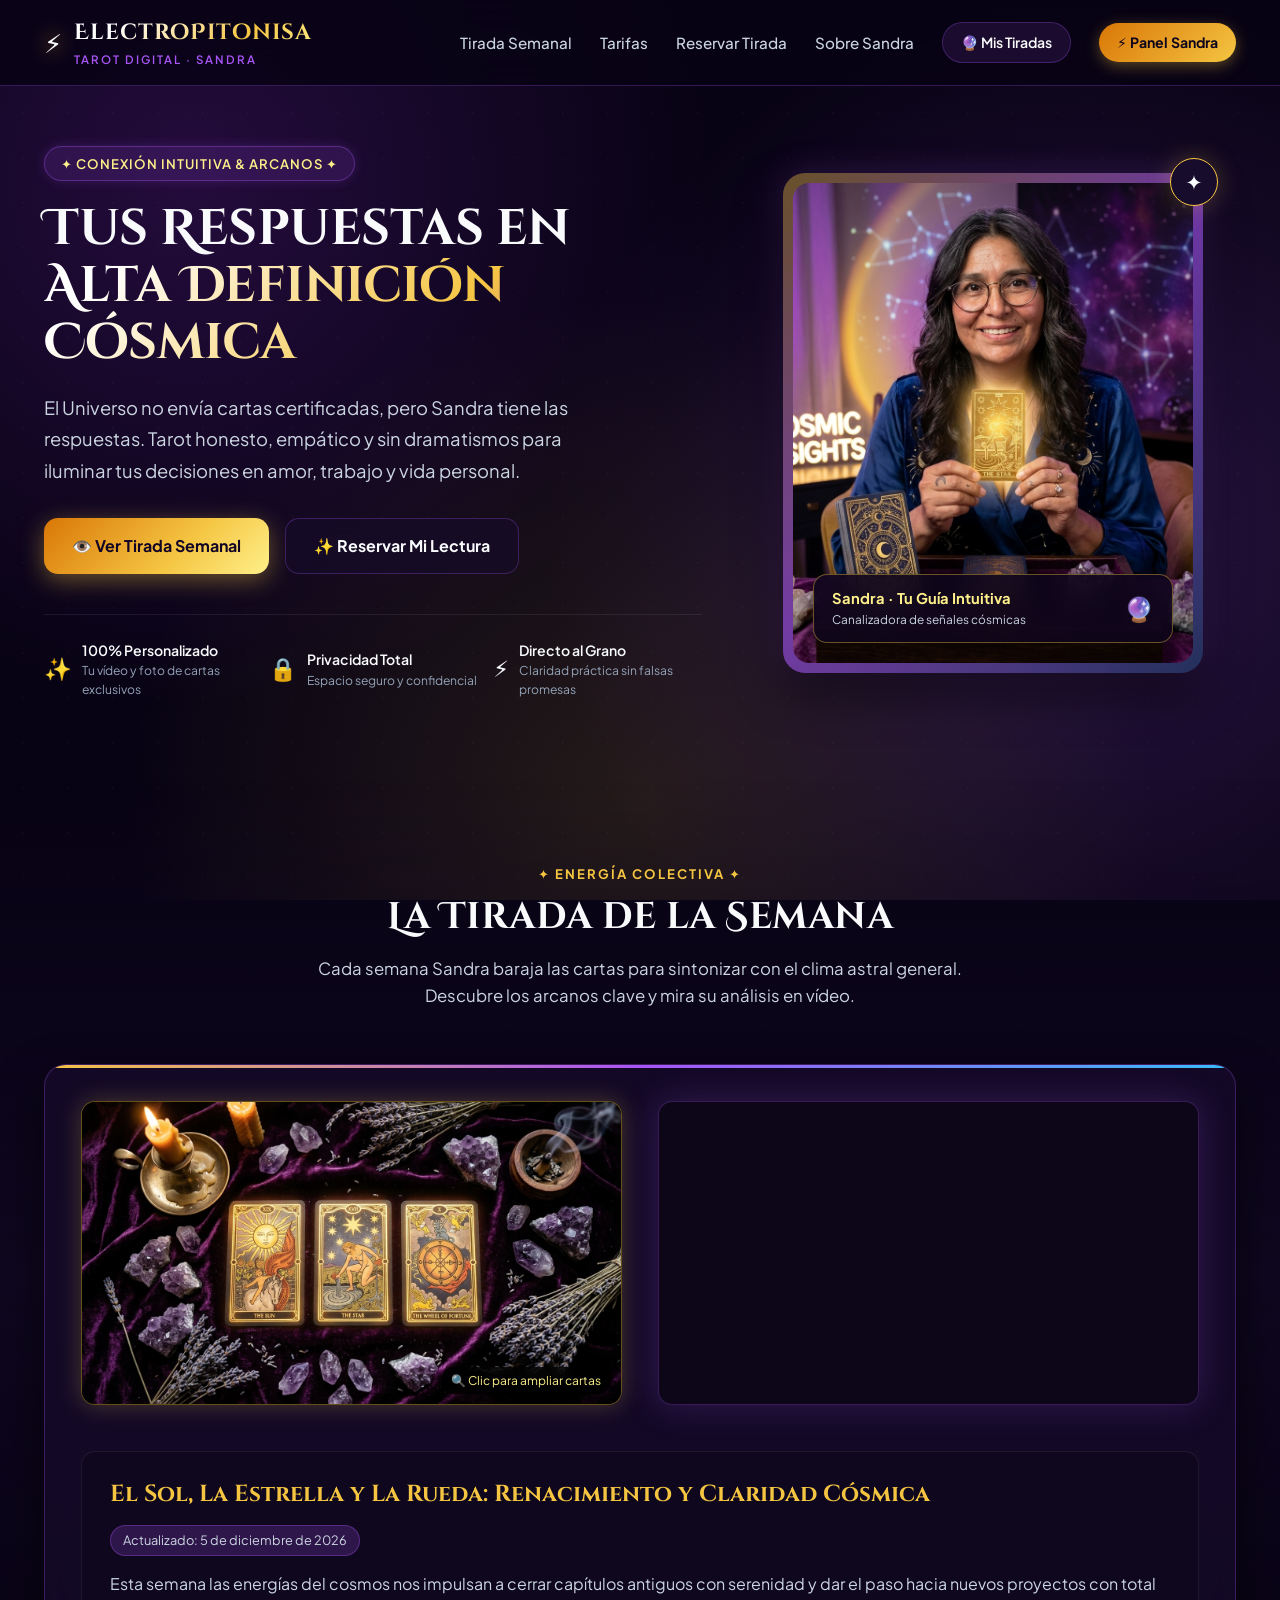
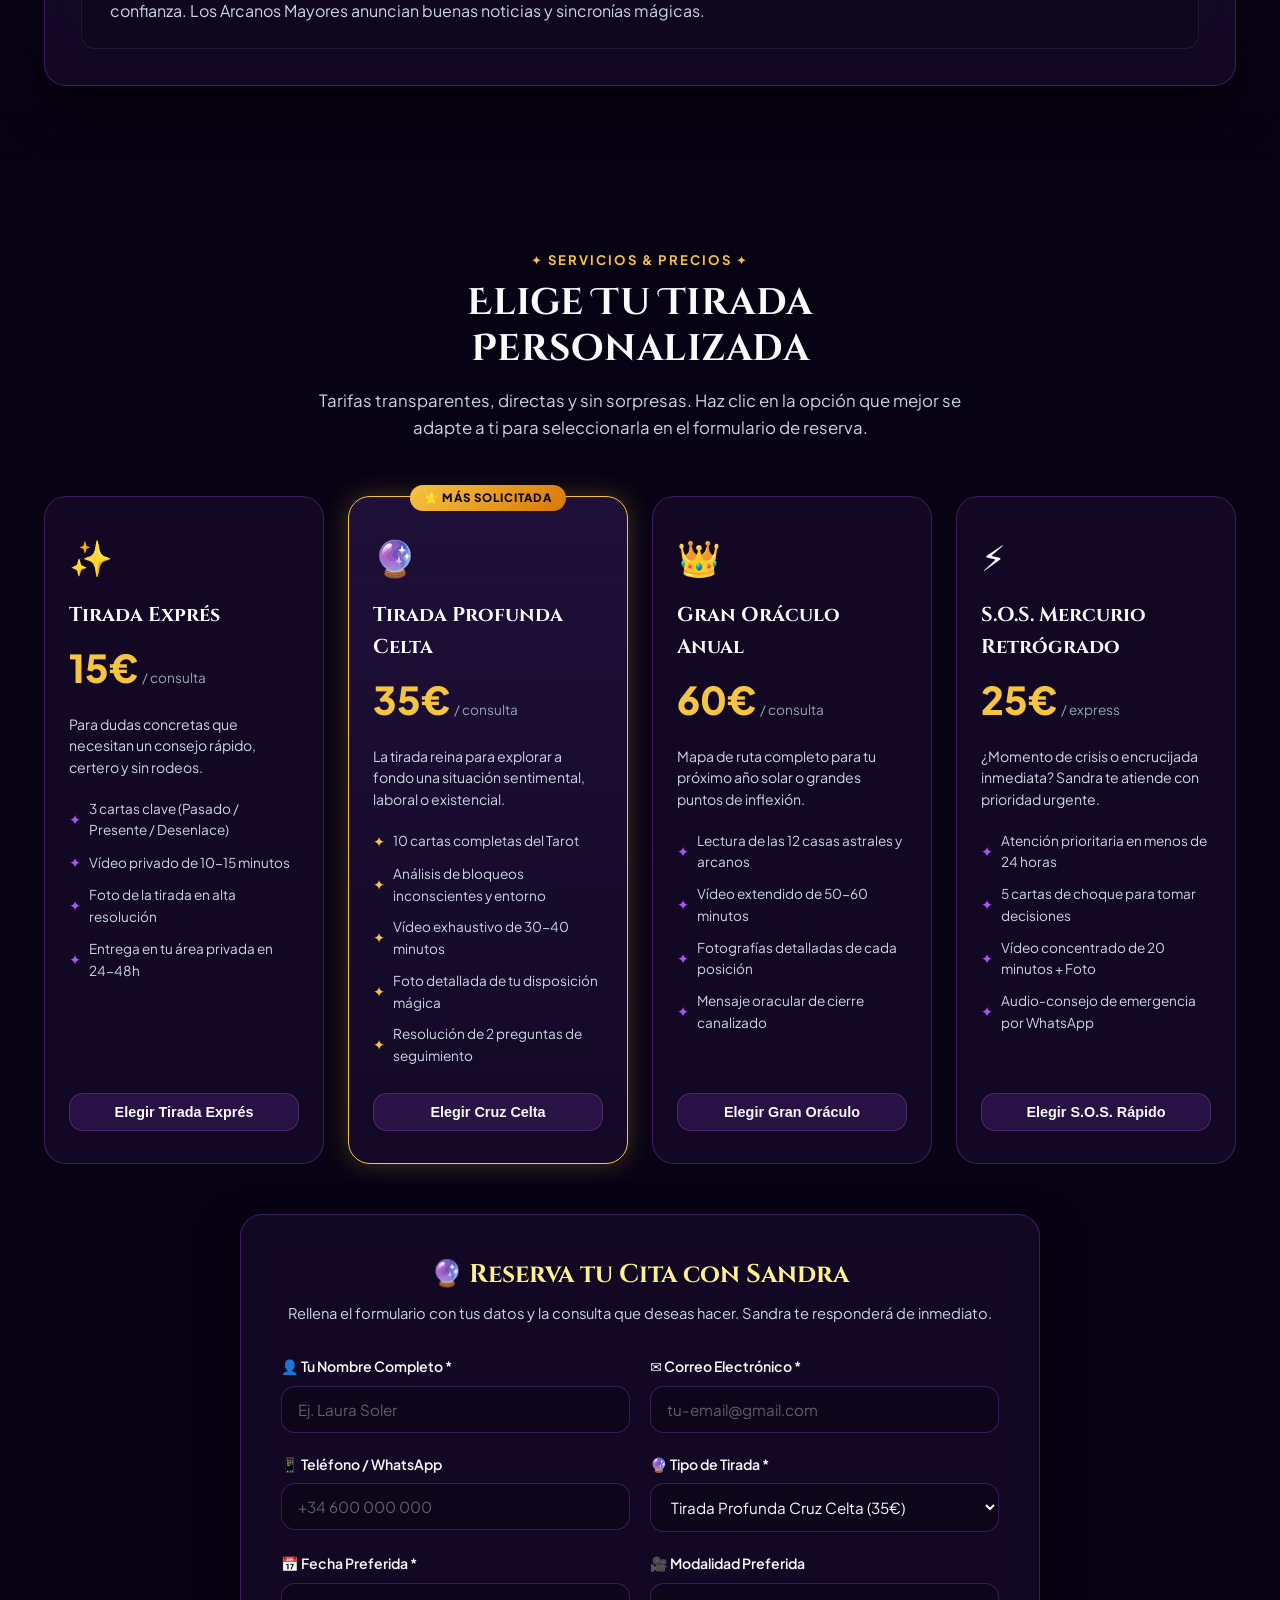
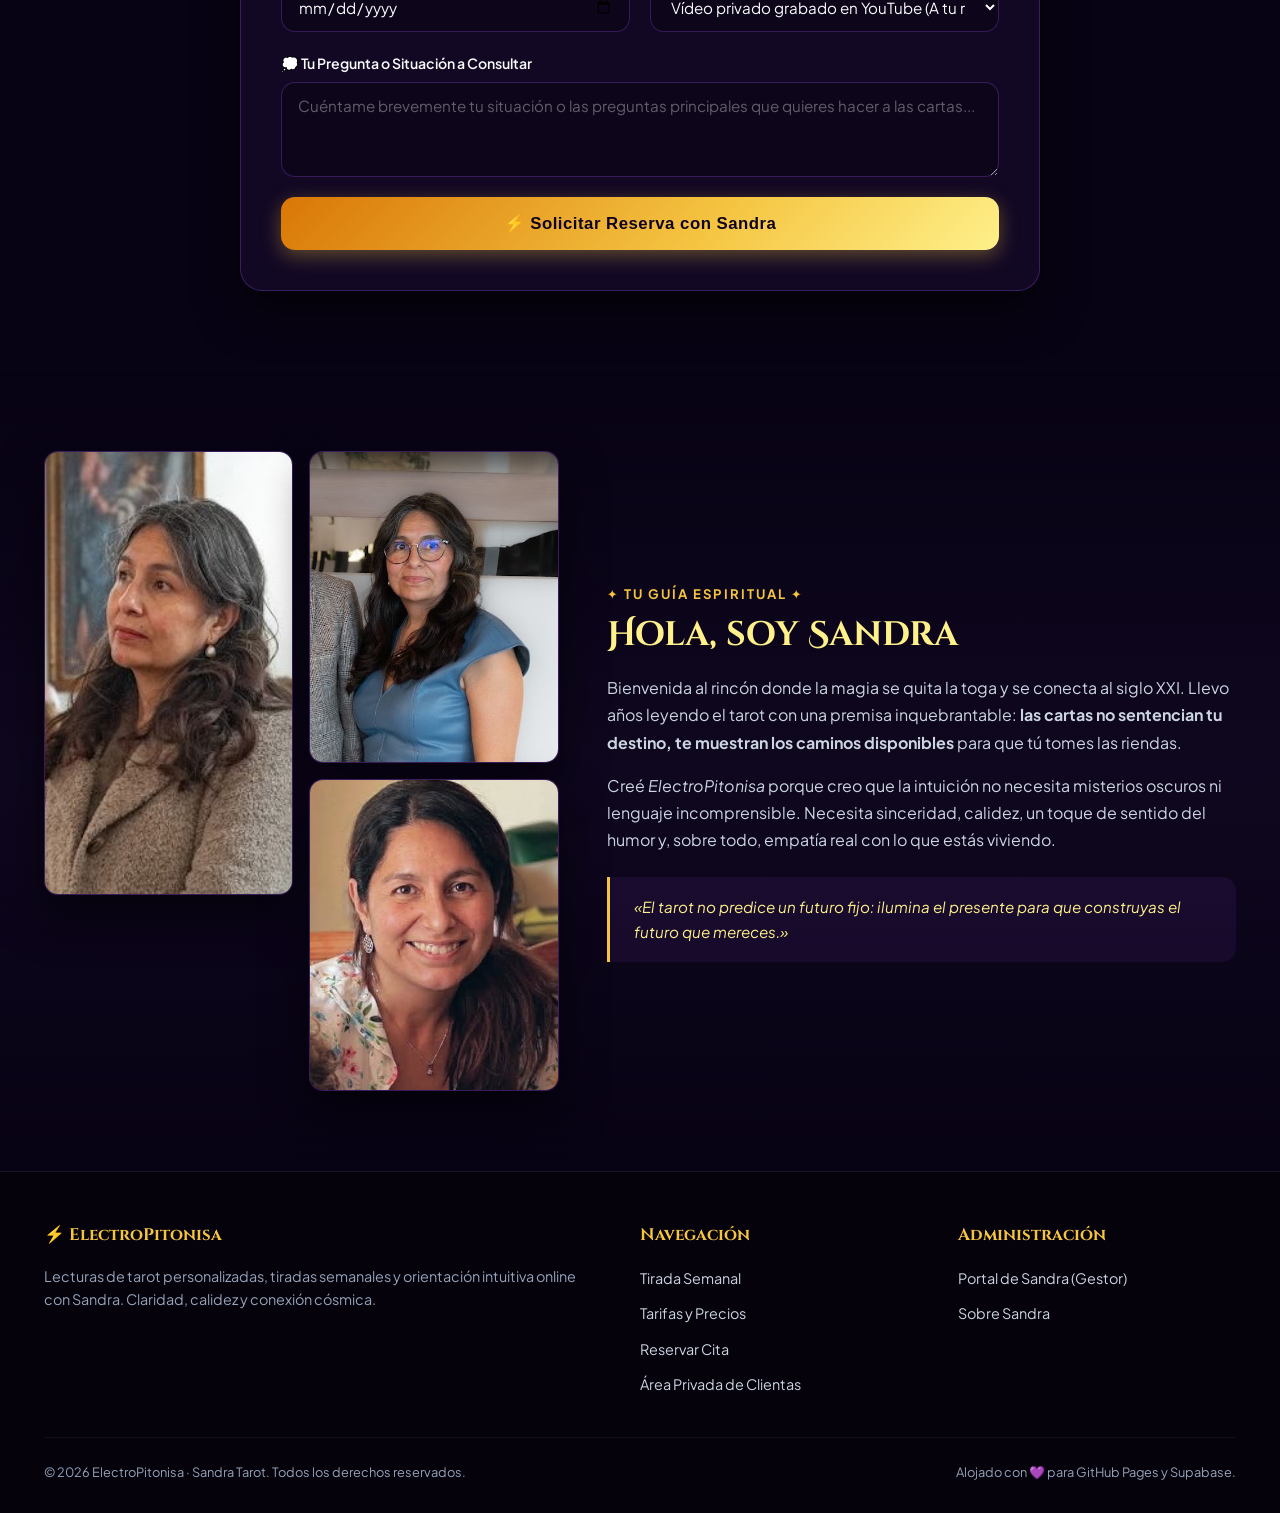
==== index.html @ 150d0e11 "Initial commit: ElectroPitonisa web y Supabase" ====
<!DOCTYPE html>
<html lang="es">
<head>
  <meta charset="UTF-8">
  <meta name="viewport" content="width=device-width, initial-scale=1.0">
  <title>ElectroPitonisa 🔮 Tarot Digital & Cósmico con Sandra</title>
  <meta name="description" content="Bienvenida a ElectroPitonisa. Lecturas de tarot modernas, cercanas y sin rodeos con Sandra. Tirada semanal en vídeo y tiradas personalizadas online.">
  <link rel="stylesheet" href="css/styles.css">
  <link rel="icon" href="data:image/svg+xml,<svg xmlns=%22http://www.w3.org/2000/svg%22 viewBox=%220%22%3E<text y=%2226%22 font-size=%2224%22>🔮</text></svg>">
  <!-- Supabase CDN (Opcional, permite sincronización en la nube con tu cuenta de Supabase) -->
  <script src="https://cdn.jsdelivr.net/npm/@supabase/supabase-js@2"></script>
</head>
<body>

  <!-- ==================== NAVEGACIÓN ==================== -->
  <nav class="navbar">
    <div class="container nav-container">
      <a href="index.html" class="brand-logo">
        <span class="brand-icon">⚡</span>
        <div class="brand-text">
          <span class="brand-title">ElectroPitonisa</span>
          <span class="brand-subtitle">Tarot Digital · Sandra</span>
        </div>
      </a>

      <ul class="nav-links">
        <li><a href="#tirada-semana" class="nav-link">Tirada Semanal</a></li>
        <li><a href="#tarifas" class="nav-link">Tarifas</a></li>
        <li><a href="#reserva" class="nav-link">Reservar Tirada</a></li>
        <li><a href="#sobre-sandra" class="nav-link">Sobre Sandra</a></li>
        <li><a href="clientas.html" class="nav-btn">🔮 Mis Tiradas</a></li>
        <li><a href="admin.html" class="nav-btn primary">⚡ Panel Sandra</a></li>
      </ul>

      <button class="mobile-menu-toggle" aria-label="Abrir Menú">☰</button>
    </div>
  </nav>

  <!-- ==================== HERO SECTION ==================== -->
  <header class="hero-section">
    <div class="container hero-grid">
      <div class="hero-content">
        <div class="hero-badge">✦ Conexión Intuitiva & Arcanos ✦</div>
        <h1 class="hero-title">
          Tus Respuestas en <span class="gradient-text">Alta Definición Cósmica</span>
        </h1>
        <p class="hero-subtitle">
          El Universo no envía cartas certificadas, pero Sandra tiene las respuestas. 
          Tarot honesto, empático y sin dramatismos para iluminar tus decisiones en amor, trabajo y vida personal.
        </p>

        <div class="hero-cta-group">
          <a href="#tirada-semana" class="btn-tarot gold">
            <span>👁️ Ver Tirada Semanal</span>
          </a>
          <a href="#reserva" class="btn-tarot mystic-outline">
            <span>✨ Reservar Mi Lectura</span>
          </a>
        </div>

        <div class="hero-features">
          <div class="feature-pill">
            <span class="feature-icon">✨</span>
            <div class="feature-info">
              <h4>100% Personalizado</h4>
              <p>Tu vídeo y foto de cartas exclusivos</p>
            </div>
          </div>
          <div class="feature-pill">
            <span class="feature-icon">🔒</span>
            <div class="feature-info">
              <h4>Privacidad Total</h4>
              <p>Espacio seguro y confidencial</p>
            </div>
          </div>
          <div class="feature-pill">
            <span class="feature-icon">⚡</span>
            <div class="feature-info">
              <h4>Directo al Grano</h4>
              <p>Claridad práctica sin falsas promesas</p>
            </div>
          </div>
        </div>
      </div>

      <!-- Imagen Destacada de Sandra -->
      <div class="hero-visual">
        <div class="mystic-frame">
          <div class="mystic-image-container">
            <img src="img/sandra_tarot_hero.jpg" alt="Sandra la ElectroPitonisa" class="sandra-hero-img zoomable-tarot">
            <div class="mystic-badge-floating">
              <div class="badge-text">
                <h5>Sandra · Tu Guía Intuitiva</h5>
                <p>Canalizadora de señales cósmicas</p>
              </div>
              <span style="font-size: 1.5rem;">🔮</span>
            </div>
          </div>
          <div class="floating-sparkle">✦</div>
        </div>
      </div>
    </div>
  </header>

  <!-- ==================== LA TIRADA DE LA SEMANA ==================== -->
  <section id="tirada-semana" class="section-wrapper alternate">
    <div class="container">
      <div class="section-header">
        <span class="section-eyebrow">✦ Energía Colectiva ✦</span>
        <h2 class="section-heading">La Tirada de la Semana</h2>
        <p class="section-lead">
          Cada semana Sandra baraja las cartas para sintonizar con el clima astral general. 
          Descubre los arcanos clave y mira su análisis en vídeo.
        </p>
      </div>

      <div class="weekly-card" id="weeklyReadingContainer">
        <div class="weekly-grid">
          
          <!-- Foto de la Tirada de la Semana -->
          <div class="weekly-photo-box">
            <div class="photo-preview-wrap">
              <img id="weeklyPhoto" src="img/tirada_semana.jpg" alt="Foto de la Tirada Semanal" class="zoomable-tarot">
              <span class="photo-zoom-hint">🔍 Clic para ampliar cartas</span>
            </div>
          </div>

          <!-- Vídeo de YouTube Embebido -->
          <div class="weekly-video-box">
            <div class="video-container">
              <iframe 
                id="weeklyVideoIframe" 
                src="https://www.youtube-nocookie.com/embed/dQw4w9WgXcQ" 
                title="Vídeo de la Tirada de la Semana con Sandra" 
                allow="accelerometer; autoplay; clipboard-write; encrypted-media; gyroscope; picture-in-picture; web-share" 
                allowfullscreen>
              </iframe>
            </div>
          </div>

          <!-- Detalles e Interpretación -->
          <div class="weekly-details">
            <div class="weekly-details-header">
              <h3 class="weekly-title" id="weeklyTitle">Cargando arcanos de la semana...</h3>
              <span class="weekly-date-badge" id="weeklyDate">Semana en curso</span>
            </div>
            <p class="weekly-desc" id="weeklyDescription">
              Sintonizando las frecuencias del oráculo...
            </p>
          </div>

        </div>
      </div>
    </div>
  </section>

  <!-- ==================== TARIFAS & PRECIOS ==================== -->
  <section id="tarifas" class="section-wrapper">
    <div class="container">
      <div class="section-header">
        <span class="section-eyebrow">✦ Servicios & Precios ✦</span>
        <h2 class="section-heading">Elige Tu Tirada Personalizada</h2>
        <p class="section-lead">
          Tarifas transparentes, directas y sin sorpresas. Haz clic en la opción que mejor se adapte a ti para seleccionarla en el formulario de reserva.
        </p>
      </div>

      <div class="pricing-grid">
        
        <!-- Tarjeta 1: Exprés -->
        <div class="pricing-card" data-service="Tirada Exprés 3 Arcanos (15€)">
          <div class="pricing-icon">✨</div>
          <h3 class="pricing-title">Tirada Exprés</h3>
          <div class="pricing-price">
            <span class="price-amount">15€</span>
            <span class="price-unit">/ consulta</span>
          </div>
          <p class="pricing-desc">Para dudas concretas que necesitan un consejo rápido, certero y sin rodeos.</p>
          <ul class="pricing-features">
            <li>3 cartas clave (Pasado / Presente / Desenlace)</li>
            <li>Vídeo privado de 10-15 minutos</li>
            <li>Foto de la tirada en alta resolución</li>
            <li>Entrega en tu área privada en 24-48h</li>
          </ul>
          <button type="button" class="btn-select-tier">Elegir Tirada Exprés</button>
        </div>

        <!-- Tarjeta 2: Cruz Celta (Destacada) -->
        <div class="pricing-card featured" data-service="Tirada Profunda Cruz Celta (35€)">
          <div class="pricing-tag">⭐ Más Solicitada</div>
          <div class="pricing-icon">🔮</div>
          <h3 class="pricing-title">Tirada Profunda Celta</h3>
          <div class="pricing-price">
            <span class="price-amount">35€</span>
            <span class="price-unit">/ consulta</span>
          </div>
          <p class="pricing-desc">La tirada reina para explorar a fondo una situación sentimental, laboral o existencial.</p>
          <ul class="pricing-features">
            <li>10 cartas completas del Tarot</li>
            <li>Análisis de bloqueos inconscientes y entorno</li>
            <li>Vídeo exhaustivo de 30-40 minutos</li>
            <li>Foto detallada de tu disposición mágica</li>
            <li>Resolución de 2 preguntas de seguimiento</li>
          </ul>
          <button type="button" class="btn-select-tier">Elegir Cruz Celta</button>
        </div>

        <!-- Tarjeta 3: Evolutiva / Anual -->
        <div class="pricing-card" data-service="Gran Oráculo Evolutivo & Anual (60€)">
          <div class="pricing-icon">👑</div>
          <h3 class="pricing-title">Gran Oráculo Anual</h3>
          <div class="pricing-price">
            <span class="price-amount">60€</span>
            <span class="price-unit">/ consulta</span>
          </div>
          <p class="pricing-desc">Mapa de ruta completo para tu próximo año solar o grandes puntos de inflexión.</p>
          <ul class="pricing-features">
            <li>Lectura de las 12 casas astrales y arcanos</li>
            <li>Vídeo extendido de 50-60 minutos</li>
            <li>Fotografías detalladas de cada posición</li>
            <li>Mensaje oracular de cierre canalizado</li>
          </ul>
          <button type="button" class="btn-select-tier">Elegir Gran Oráculo</button>
        </div>

        <!-- Tarjeta 4: Urgente -->
        <div class="pricing-card" data-service="S.O.S. Mercurio Retrógrado (25€)">
          <div class="pricing-icon">⚡</div>
          <h3 class="pricing-title">S.O.S. Mercurio Retrógrado</h3>
          <div class="pricing-price">
            <span class="price-amount">25€</span>
            <span class="price-unit">/ express</span>
          </div>
          <p class="pricing-desc">¿Momento de crisis o encrucijada inmediata? Sandra te atiende con prioridad urgente.</p>
          <ul class="pricing-features">
            <li>Atención prioritaria en menos de 24 horas</li>
            <li>5 cartas de choque para tomar decisiones</li>
            <li>Vídeo concentrado de 20 minutos + Foto</li>
            <li>Audio-consejo de emergencia por WhatsApp</li>
          </ul>
          <button type="button" class="btn-select-tier">Elegir S.O.S. Rápido</button>
        </div>

      </div>

      <!-- ==================== FORMULARIO DE RESERVA ==================== -->
      <div id="reserva" class="booking-form-box">
        <div class="form-header-inner">
          <h3>🔮 Reserva tu Cita con Sandra</h3>
          <p>Rellena el formulario con tus datos y la consulta que deseas hacer. Sandra te responderá de inmediato.</p>
        </div>

        <form id="bookingForm">
          <div class="form-grid-2">
            <div class="form-group">
              <label for="clientName">👤 Tu Nombre Completo *</label>
              <input type="text" id="clientName" class="form-control" placeholder="Ej. Laura Soler" required>
            </div>

            <div class="form-group">
              <label for="clientEmail">✉️ Correo Electrónico *</label>
              <input type="email" id="clientEmail" class="form-control" placeholder="tu-email@gmail.com" required>
            </div>
          </div>

          <div class="form-grid-2">
            <div class="form-group">
              <label for="clientPhone">📱 Teléfono / WhatsApp</label>
              <input type="tel" id="clientPhone" class="form-control" placeholder="+34 600 000 000">
            </div>

            <div class="form-group">
              <label for="bookingService">🔮 Tipo de Tirada *</label>
              <select id="bookingService" class="form-control" required>
                <option value="Tirada Exprés 3 Arcanos (15€)">Tirada Exprés (15€)</option>
                <option value="Tirada Profunda Cruz Celta (35€)" selected>Tirada Profunda Cruz Celta (35€)</option>
                <option value="Gran Oráculo Evolutivo & Anual (60€)">Gran Oráculo Anual (60€)</option>
                <option value="S.O.S. Mercurio Retrógrado (25€)">S.O.S. Mercurio Retrógrado (25€)</option>
              </select>
            </div>
          </div>

          <div class="form-grid-2">
            <div class="form-group">
              <label for="bookingDate">📅 Fecha Preferida *</label>
              <input type="date" id="bookingDate" class="form-control" required>
            </div>

            <div class="form-group">
              <label for="bookingModality">🎥 Modalidad Preferida</label>
              <select id="bookingModality" class="form-control">
                <option value="grabacion_personalizada">Vídeo privado grabado en YouTube (A tu ritmo)</option>
                <option value="online_video">Videollamada en directo (Google Meet / Zoom)</option>
                <option value="whatsapp">Audio detallado + Fotos vía WhatsApp</option>
              </select>
            </div>
          </div>

          <div class="form-group">
            <label for="bookingNotes">💭 Tu Pregunta o Situación a Consultar</label>
            <textarea id="bookingNotes" class="form-control" rows="3" placeholder="Cuéntame brevemente tu situación o las preguntas principales que quieres hacer a las cartas..."></textarea>
          </div>

          <input type="hidden" id="bookingTime" value="Flexible">

          <button type="submit" class="btn-submit-booking">
            ⚡ Solicitar Reserva con Sandra
          </button>
        </form>
      </div>

    </div>
  </section>

  <!-- ==================== SOBRE SANDRA ==================== -->
  <section id="sobre-sandra" class="section-wrapper alternate">
    <div class="container">
      <div class="about-grid">
        
        <!-- Galería de fotos auténticas de Sandra -->
        <div class="about-gallery">
          <div class="gallery-card tall">
            <img src="img/s1.jpg" alt="Sandra tarotista" class="zoomable-tarot">
          </div>
          <div class="gallery-card">
            <img src="img/s2.jpg" alt="Sandra retrato" class="zoomable-tarot">
          </div>
          <div class="gallery-card">
            <img src="img/s3.jpg" alt="Sandra sonriendo" class="zoomable-tarot">
          </div>
        </div>

        <!-- Texto de presentación -->
        <div class="about-text">
          <span class="section-eyebrow">✦ Tu Guía Espiritual ✦</span>
          <h3>Hola, soy Sandra</h3>
          <p>
            Bienvenida al rincón donde la magia se quita la toga y se conecta al siglo XXI. 
            Llevo años leyendo el tarot con una premisa inquebrantable: <strong>las cartas no sentencian tu destino, te muestran los caminos disponibles</strong> para que tú tomes las riendas.
          </p>
          <p>
            Creé <em>ElectroPitonisa</em> porque creo que la intuición no necesita misterios oscuros ni lenguaje incomprensible. Necesita sinceridad, calidez, un toque de sentido del humor y, sobre todo, empatía real con lo que estás viviendo.
          </p>
          <div class="quote-box">
            «El tarot no predice un futuro fijo: ilumina el presente para que construyas el futuro que mereces.»
          </div>
        </div>

      </div>
    </div>
  </section>

  <!-- ==================== FOOTER ==================== -->
  <footer class="footer">
    <div class="container">
      <div class="footer-grid">
        <div class="footer-col">
          <h4>⚡ ElectroPitonisa</h4>
          <p>Lecturas de tarot personalizadas, tiradas semanales y orientación intuitiva online con Sandra. Claridad, calidez y conexión cósmica.</p>
        </div>
        <div class="footer-col">
          <h4>Navegación</h4>
          <ul class="footer-links">
            <li><a href="#tirada-semana">Tirada Semanal</a></li>
            <li><a href="#tarifas">Tarifas y Precios</a></li>
            <li><a href="#reserva">Reservar Cita</a></li>
            <li><a href="clientas.html">Área Privada de Clientas</a></li>
          </ul>
        </div>
        <div class="footer-col">
          <h4>Administración</h4>
          <ul class="footer-links">
            <li><a href="admin.html">Portal de Sandra (Gestor)</a></li>
            <li><a href="#sobre-sandra">Sobre Sandra</a></li>
          </ul>
        </div>
      </div>

      <div class="footer-bottom">
        <p>© 2026 ElectroPitonisa · Sandra Tarot. Todos los derechos reservados.</p>
        <p>Alojado con 💜 para GitHub Pages y Supabase.</p>
      </div>
    </div>
  </footer>

  <!-- ==================== LIGHTBOX MODAL ==================== -->
  <div id="imageLightbox" class="modal-overlay">
    <button id="lightboxClose" class="modal-close-btn" aria-label="Cerrar">✕</button>
    <img id="lightboxImg" src="" alt="Carta en grande" class="modal-content-img">
  </div>

  <!-- Scripts -->
  <script src="js/supabase-config.js"></script>
  <script src="js/app.js"></script>
</body>
</html>
---- css/styles.css ----
/* ==============================================================================
   🔮 ELECTRO-PITONISA · TAROT CÓSMICO DE SANDRA
   Diseño: Cyber-Mystic Dark & Celestial Gold
   ============================================================================== */

@import url('https://fonts.googleapis.com/css2?family=Cinzel:wght@500;700;900&family=Cinzel+Decorative:wght@700;900&family=Plus+Jakarta+Sans:wght@300;400;500;600;700&display=swap');

:root {
  --bg-dark: #080314;
  --bg-card: rgba(23, 12, 43, 0.72);
  --bg-card-hover: rgba(35, 18, 64, 0.85);
  --bg-card-solid: #170c2b;
  --border-mystic: rgba(168, 85, 247, 0.28);
  --border-gold: rgba(245, 197, 66, 0.4);
  
  --gold-primary: #f5c542;
  --gold-glow: #fbbf24;
  --gold-light: #fef08a;
  
  --purple-primary: #a855f7;
  --purple-dark: #581c87;
  --purple-glow: rgba(168, 85, 247, 0.45);
  
  --cyan-neon: #38bdf8;
  --cyan-glow: rgba(56, 189, 248, 0.35);
  
  --text-main: #f8fafc;
  --text-muted: #cbd5e1;
  --text-dim: #94a3b8;
  
  --radius-sm: 8px;
  --radius-md: 14px;
  --radius-lg: 22px;
  --radius-full: 9999px;
  
  --shadow-gold: 0 0 25px rgba(245, 197, 66, 0.25);
  --shadow-purple: 0 0 35px rgba(168, 85, 247, 0.22);
  --shadow-deep: 0 20px 45px rgba(0, 0, 0, 0.6);
  
  --font-mystic: 'Cinzel Decorative', cursive, serif;
  --font-serif: 'Cinzel', serif;
  --font-sans: 'Plus Jakarta Sans', system-ui, sans-serif;
  --transition: all 0.3s cubic-bezier(0.16, 1, 0.3, 1);
}

/* Reset y Base */
*, *::before, *::after {
  box-sizing: border-box;
  margin: 0;
  padding: 0;
}

html {
  scroll-behavior: smooth;
}

body {
  background-color: var(--bg-dark);
  color: var(--text-main);
  font-family: var(--font-sans);
  line-height: 1.6;
  min-height: 100vh;
  position: relative;
  overflow-x: hidden;
  background-image: 
    radial-gradient(circle at 15% 20%, rgba(88, 28, 135, 0.35) 0%, transparent 40%),
    radial-gradient(circle at 85% 60%, rgba(168, 85, 247, 0.2) 0%, transparent 45%),
    radial-gradient(circle at 50% 90%, rgba(245, 197, 66, 0.12) 0%, transparent 50%);
  background-attachment: fixed;
}

/* Fondo de constelaciones sutil */
body::before {
  content: '';
  position: fixed;
  inset: 0;
  background-image: radial-gradient(rgba(255, 255, 255, 0.15) 1px, transparent 1px);
  background-size: 45px 45px;
  opacity: 0.2;
  pointer-events: none;
  z-index: 0;
}

/* Layout General */
.container {
  width: 100%;
  max-width: 1240px;
  margin: 0 auto;
  padding: 0 24px;
  position: relative;
  z-index: 1;
}

/* ==============================================================================
   BARRA DE NAVEGACIÓN
   ============================================================================== */
.navbar {
  position: sticky;
  top: 0;
  z-index: 100;
  backdrop-filter: blur(20px);
  -webkit-backdrop-filter: blur(20px);
  background: rgba(8, 3, 20, 0.82);
  border-bottom: 1px solid var(--border-mystic);
  padding: 16px 0;
  transition: var(--transition);
}

.nav-container {
  display: flex;
  align-items: center;
  justify-content: space-between;
}

.brand-logo {
  display: flex;
  align-items: center;
  gap: 12px;
  text-decoration: none;
  color: var(--text-main);
}

.brand-icon {
  font-size: 26px;
  filter: drop-shadow(0 0 10px var(--gold-glow));
  animation: pulse-glow 3s infinite alternate;
}

.brand-text {
  display: flex;
  flex-direction: column;
}

.brand-title {
  font-family: var(--font-mystic);
  font-size: 1.35rem;
  font-weight: 700;
  letter-spacing: 1px;
  background: linear-gradient(135deg, #fff 20%, var(--gold-primary) 70%, var(--gold-light) 100%);
  -webkit-background-clip: text;
  -webkit-text-fill-color: transparent;
}

.brand-subtitle {
  font-size: 0.72rem;
  text-transform: uppercase;
  letter-spacing: 2px;
  color: var(--purple-primary);
  font-weight: 600;
}

.nav-links {
  display: flex;
  align-items: center;
  gap: 28px;
  list-style: none;
}

.nav-link {
  color: var(--text-muted);
  text-decoration: none;
  font-size: 0.95rem;
  font-weight: 500;
  transition: var(--transition);
  position: relative;
  padding: 4px 0;
}

.nav-link:hover, .nav-link.active {
  color: var(--gold-primary);
}

.nav-link::after {
  content: '';
  position: absolute;
  bottom: 0;
  left: 0;
  width: 0;
  height: 2px;
  background: linear-gradient(90deg, var(--gold-primary), var(--purple-primary));
  transition: width 0.3s ease;
  border-radius: 2px;
}

.nav-link:hover::after, .nav-link.active::after {
  width: 100%;
}

.nav-actions {
  display: flex;
  align-items: center;
  gap: 14px;
}

.nav-btn {
  display: inline-flex;
  align-items: center;
  gap: 8px;
  padding: 8px 18px;
  border-radius: var(--radius-full);
  font-size: 0.88rem;
  font-weight: 600;
  text-decoration: none;
  transition: var(--transition);
  border: 1px solid var(--border-mystic);
  background: rgba(168, 85, 247, 0.12);
  color: var(--text-main);
}

.nav-btn:hover {
  background: rgba(168, 85, 247, 0.28);
  border-color: var(--purple-primary);
  box-shadow: 0 0 15px var(--purple-glow);
  transform: translateY(-2px);
}

.nav-btn.primary {
  background: linear-gradient(135deg, #d97706, var(--gold-primary));
  color: #0d041d;
  font-weight: 700;
  border: none;
  box-shadow: 0 4px 15px rgba(245, 197, 66, 0.35);
}

.nav-btn.primary:hover {
  box-shadow: 0 6px 22px rgba(245, 197, 66, 0.55);
  transform: translateY(-2px);
}

.mobile-menu-toggle {
  display: none;
  background: none;
  border: none;
  color: var(--text-main);
  font-size: 1.6rem;
  cursor: pointer;
}

/* ==============================================================================
   HERO SECTION
   ============================================================================== */
.hero-section {
  padding: 60px 0 80px;
  position: relative;
}

.hero-grid {
  display: grid;
  grid-template-columns: 1.15fr 0.85fr;
  align-items: center;
  gap: 48px;
}

.hero-badge {
  display: inline-flex;
  align-items: center;
  gap: 8px;
  padding: 6px 16px;
  background: rgba(168, 85, 247, 0.14);
  border: 1px solid rgba(168, 85, 247, 0.35);
  border-radius: var(--radius-full);
  color: var(--gold-light);
  font-size: 0.82rem;
  font-weight: 600;
  letter-spacing: 1px;
  text-transform: uppercase;
  margin-bottom: 20px;
  box-shadow: 0 0 12px rgba(168, 85, 247, 0.2);
}

.hero-title {
  font-family: var(--font-mystic);
  font-size: 3.1rem;
  line-height: 1.15;
  margin-bottom: 20px;
  letter-spacing: -0.5px;
}

.hero-title .gradient-text {
  background: linear-gradient(135deg, #ffffff 10%, var(--gold-primary) 60%, var(--purple-primary) 100%);
  -webkit-background-clip: text;
  -webkit-text-fill-color: transparent;
  display: block;
}

.hero-subtitle {
  font-size: 1.15rem;
  color: var(--text-muted);
  line-height: 1.7;
  margin-bottom: 32px;
  max-width: 580px;
}

.hero-cta-group {
  display: flex;
  flex-wrap: wrap;
  gap: 16px;
  margin-bottom: 40px;
}

.btn-tarot {
  display: inline-flex;
  align-items: center;
  justify-content: center;
  gap: 10px;
  padding: 14px 28px;
  border-radius: var(--radius-md);
  font-weight: 700;
  font-size: 1rem;
  text-decoration: none;
  cursor: pointer;
  transition: var(--transition);
  border: none;
}

.btn-tarot.gold {
  background: linear-gradient(135deg, #d97706, var(--gold-primary) 60%, var(--gold-light));
  color: #120424;
  box-shadow: 0 6px 25px rgba(245, 197, 66, 0.4);
}

.btn-tarot.gold:hover {
  transform: translateY(-3px) scale(1.02);
  box-shadow: 0 10px 32px rgba(245, 197, 66, 0.6);
}

.btn-tarot.mystic-outline {
  background: rgba(23, 12, 43, 0.6);
  color: var(--text-main);
  border: 1px solid var(--border-mystic);
  backdrop-filter: blur(10px);
}

.btn-tarot.mystic-outline:hover {
  border-color: var(--purple-primary);
  background: rgba(168, 85, 247, 0.18);
  box-shadow: 0 0 20px var(--purple-glow);
  transform: translateY(-3px);
}

.hero-features {
  display: grid;
  grid-template-columns: repeat(3, 1fr);
  gap: 16px;
  border-top: 1px solid rgba(255, 255, 255, 0.08);
  padding-top: 24px;
}

.feature-pill {
  display: flex;
  align-items: center;
  gap: 10px;
}

.feature-icon {
  font-size: 1.4rem;
}

.feature-info h4 {
  font-size: 0.88rem;
  font-weight: 600;
  color: var(--text-main);
}

.feature-info p {
  font-size: 0.76rem;
  color: var(--text-dim);
}

/* Card Visual de Sandra en Hero */
.hero-visual {
  position: relative;
  display: flex;
  justify-content: center;
}

.mystic-frame {
  position: relative;
  width: 100%;
  max-width: 420px;
  border-radius: var(--radius-lg);
  padding: 10px;
  background: linear-gradient(135deg, rgba(245, 197, 66, 0.4), rgba(168, 85, 247, 0.6), rgba(56, 189, 248, 0.2));
  box-shadow: var(--shadow-deep), var(--shadow-purple);
}

.mystic-image-container {
  position: relative;
  border-radius: calc(var(--radius-lg) - 6px);
  overflow: hidden;
  background: var(--bg-card-solid);
}

.sandra-hero-img {
  width: 100%;
  height: 480px;
  object-fit: cover;
  display: block;
  transition: transform 0.6s ease;
}

.mystic-frame:hover .sandra-hero-img {
  transform: scale(1.03);
}

.mystic-badge-floating {
  position: absolute;
  bottom: 20px;
  left: 20px;
  right: 20px;
  padding: 12px 18px;
  background: rgba(13, 5, 27, 0.88);
  backdrop-filter: blur(14px);
  border-radius: var(--radius-md);
  border: 1px solid var(--border-gold);
  display: flex;
  align-items: center;
  justify-content: space-between;
  box-shadow: 0 10px 25px rgba(0, 0, 0, 0.6);
}

.badge-text h5 {
  font-size: 0.92rem;
  font-weight: 700;
  color: var(--gold-light);
}

.badge-text p {
  font-size: 0.74rem;
  color: var(--text-muted);
}

.floating-sparkle {
  position: absolute;
  top: -15px;
  right: -15px;
  background: var(--bg-card-solid);
  border: 1px solid var(--gold-primary);
  width: 48px;
  height: 48px;
  border-radius: 50%;
  display: flex;
  align-items: center;
  justify-content: center;
  font-size: 1.3rem;
  box-shadow: var(--shadow-gold);
  animation: float 4s ease-in-out infinite;
}

/* ==============================================================================
   SECCIONES GENERALES & ENCABEZADOS
   ============================================================================== */
.section-wrapper {
  padding: 80px 0;
  position: relative;
}

.section-wrapper.alternate {
  background: linear-gradient(180deg, transparent 0%, rgba(20, 10, 38, 0.6) 50%, transparent 100%);
}

.section-header {
  text-align: center;
  max-width: 680px;
  margin: 0 auto 54px;
}

.section-eyebrow {
  display: inline-block;
  font-size: 0.82rem;
  font-weight: 700;
  text-transform: uppercase;
  letter-spacing: 2px;
  color: var(--gold-primary);
  margin-bottom: 10px;
}

.section-heading {
  font-family: var(--font-mystic);
  font-size: 2.3rem;
  line-height: 1.25;
  margin-bottom: 16px;
  letter-spacing: 0.5px;
}

.section-lead {
  font-size: 1.05rem;
  color: var(--text-muted);
}

/* ==============================================================================
   SECCIÓN: LA TIRADA DE LA SEMANA
   ============================================================================== */
.weekly-card {
  background: var(--bg-card);
  backdrop-filter: blur(20px);
  -webkit-backdrop-filter: blur(20px);
  border: 1px solid var(--border-mystic);
  border-radius: var(--radius-lg);
  padding: 36px;
  box-shadow: var(--shadow-deep);
  position: relative;
  overflow: hidden;
}

.weekly-card::before {
  content: '';
  position: absolute;
  top: 0;
  left: 0;
  right: 0;
  height: 3px;
  background: linear-gradient(90deg, var(--gold-primary), var(--purple-primary), var(--cyan-neon));
}

.weekly-grid {
  display: grid;
  grid-template-columns: 1fr 1fr;
  gap: 36px;
  align-items: start;
}

/* Columna de la foto de la tirada */
.weekly-photo-box {
  display: flex;
  flex-direction: column;
  gap: 14px;
}

.photo-preview-wrap {
  position: relative;
  border-radius: var(--radius-md);
  overflow: hidden;
  border: 1px solid var(--border-gold);
  background: #000;
  aspect-ratio: 16 / 9;
  box-shadow: var(--shadow-gold);
}

.photo-preview-wrap img {
  width: 100%;
  height: 100%;
  object-fit: cover;
  transition: transform 0.5s ease;
  cursor: pointer;
}

.photo-preview-wrap:hover img {
  transform: scale(1.05);
}

.photo-zoom-hint {
  position: absolute;
  bottom: 10px;
  right: 10px;
  background: rgba(0,0,0,0.75);
  backdrop-filter: blur(6px);
  color: var(--gold-light);
  font-size: 0.75rem;
  padding: 4px 10px;
  border-radius: var(--radius-full);
  pointer-events: none;
}

/* Columna del vídeo de YouTube */
.weekly-video-box {
  display: flex;
  flex-direction: column;
  gap: 14px;
}

.video-container {
  position: relative;
  width: 100%;
  aspect-ratio: 16 / 9;
  border-radius: var(--radius-md);
  overflow: hidden;
  border: 1px solid var(--border-mystic);
  box-shadow: var(--shadow-purple);
  background: #0d0618;
}

.video-container iframe {
  position: absolute;
  top: 0;
  left: 0;
  width: 100%;
  height: 100%;
  border: none;
}

.weekly-details {
  grid-column: 1 / -1;
  background: rgba(14, 7, 28, 0.6);
  border: 1px solid rgba(255, 255, 255, 0.07);
  border-radius: var(--radius-md);
  padding: 24px 28px;
  margin-top: 10px;
}

.weekly-details-header {
  display: flex;
  align-items: center;
  justify-content: space-between;
  margin-bottom: 14px;
  flex-wrap: wrap;
  gap: 12px;
}

.weekly-title {
  font-family: var(--font-serif);
  font-size: 1.45rem;
  color: var(--gold-primary);
}

.weekly-date-badge {
  font-size: 0.8rem;
  padding: 4px 12px;
  background: rgba(168, 85, 247, 0.2);
  border: 1px solid rgba(168, 85, 247, 0.35);
  border-radius: var(--radius-full);
  color: var(--text-muted);
}

.weekly-desc {
  font-size: 1rem;
  color: var(--text-muted);
  line-height: 1.7;
}

/* ==============================================================================
   SECCIÓN: TARIFAS & RESERVA PERSONALIZADA
   ============================================================================== */
.pricing-grid {
  display: grid;
  grid-template-columns: repeat(auto-fit, minmax(260px, 1fr));
  gap: 24px;
  margin-bottom: 50px;
}

.pricing-card {
  background: var(--bg-card);
  border: 1px solid var(--border-mystic);
  border-radius: var(--radius-lg);
  padding: 32px 24px;
  display: flex;
  flex-direction: column;
  position: relative;
  transition: var(--transition);
  cursor: pointer;
}

.pricing-card:hover {
  transform: translateY(-6px);
  border-color: var(--purple-primary);
  box-shadow: var(--shadow-purple);
  background: var(--bg-card-hover);
}

.pricing-card.featured {
  border-color: var(--gold-primary);
  box-shadow: var(--shadow-gold);
  background: linear-gradient(180deg, rgba(35, 18, 64, 0.85) 0%, rgba(20, 9, 38, 0.95) 100%);
}

.pricing-tag {
  position: absolute;
  top: -12px;
  left: 50%;
  transform: translateX(-50%);
  background: linear-gradient(135deg, var(--gold-primary), #d97706);
  color: #0d041d;
  font-size: 0.72rem;
  font-weight: 800;
  letter-spacing: 1px;
  text-transform: uppercase;
  padding: 4px 14px;
  border-radius: var(--radius-full);
  white-space: nowrap;
}

.pricing-icon {
  font-size: 2.2rem;
  margin-bottom: 14px;
}

.pricing-title {
  font-family: var(--font-serif);
  font-size: 1.25rem;
  color: var(--text-main);
  margin-bottom: 6px;
}

.pricing-price {
  display: flex;
  align-items: baseline;
  gap: 4px;
  margin-bottom: 16px;
}

.price-amount {
  font-size: 2.4rem;
  font-weight: 800;
  color: var(--gold-primary);
  font-family: var(--font-sans);
}

.price-unit {
  font-size: 0.85rem;
  color: var(--text-dim);
}

.pricing-desc {
  font-size: 0.88rem;
  color: var(--text-muted);
  margin-bottom: 20px;
  line-height: 1.5;
}

.pricing-features {
  list-style: none;
  display: flex;
  flex-direction: column;
  gap: 10px;
  margin-bottom: 26px;
  flex-grow: 1;
}

.pricing-features li {
  font-size: 0.85rem;
  color: var(--text-muted);
  display: flex;
  align-items: center;
  gap: 8px;
}

.pricing-features li::before {
  content: '✦';
  color: var(--purple-primary);
  font-size: 0.9rem;
}

.pricing-card.featured .pricing-features li::before {
  color: var(--gold-primary);
}

.btn-select-tier {
  width: 100%;
  padding: 10px;
  border-radius: var(--radius-md);
  font-weight: 700;
  font-size: 0.9rem;
  border: 1px solid var(--border-mystic);
  background: rgba(168, 85, 247, 0.15);
  color: var(--text-main);
  cursor: pointer;
  transition: var(--transition);
}

.btn-select-tier:hover, .pricing-card.selected .btn-select-tier {
  background: var(--gold-primary);
  color: #120424;
  border-color: var(--gold-primary);
}

/* Formulario de Reserva */
.booking-form-box {
  background: var(--bg-card);
  backdrop-filter: blur(20px);
  border: 1px solid var(--border-mystic);
  border-radius: var(--radius-lg);
  padding: 40px;
  max-width: 800px;
  margin: 0 auto;
  box-shadow: var(--shadow-deep);
}

.form-header-inner {
  text-align: center;
  margin-bottom: 30px;
}

.form-header-inner h3 {
  font-family: var(--font-serif);
  font-size: 1.6rem;
  color: var(--gold-light);
  margin-bottom: 6px;
}

.form-header-inner p {
  color: var(--text-muted);
  font-size: 0.92rem;
}

.form-grid-2 {
  display: grid;
  grid-template-columns: 1fr 1fr;
  gap: 20px;
}

.form-group {
  display: flex;
  flex-direction: column;
  gap: 8px;
  margin-bottom: 20px;
}

.form-group label {
  font-size: 0.88rem;
  font-weight: 600;
  color: var(--text-main);
  display: flex;
  align-items: center;
  gap: 6px;
}

.form-control {
  width: 100%;
  padding: 13px 16px;
  background: rgba(12, 5, 25, 0.75);
  border: 1px solid var(--border-mystic);
  border-radius: var(--radius-md);
  color: var(--text-main);
  font-size: 0.95rem;
  font-family: var(--font-sans);
  transition: var(--transition);
}

.form-control:focus {
  outline: none;
  border-color: var(--gold-primary);
  box-shadow: 0 0 15px rgba(245, 197, 66, 0.25);
  background: rgba(16, 7, 34, 0.9);
}

.form-control::placeholder {
  color: rgba(255, 255, 255, 0.35);
}

select.form-control option {
  background: #140929;
  color: #fff;
}

textarea.form-control {
  resize: vertical;
  min-height: 95px;
}

.btn-submit-booking {
  width: 100%;
  padding: 16px;
  border-radius: var(--radius-md);
  font-size: 1.05rem;
  font-weight: 800;
  letter-spacing: 0.5px;
  border: none;
  background: linear-gradient(135deg, #d97706, var(--gold-primary) 60%, var(--gold-light));
  color: #0f0321;
  cursor: pointer;
  transition: var(--transition);
  box-shadow: 0 6px 20px rgba(245, 197, 66, 0.35);
}

.btn-submit-booking:hover {
  transform: translateY(-2px);
  box-shadow: 0 10px 28px rgba(245, 197, 66, 0.55);
}

/* ==============================================================================
   SECCIÓN: CONOCE A SANDRA
   ============================================================================== */
.about-grid {
  display: grid;
  grid-template-columns: 0.9fr 1.1fr;
  gap: 48px;
  align-items: center;
}

.about-gallery {
  display: grid;
  grid-template-columns: 1fr 1fr;
  gap: 16px;
}

.gallery-card {
  border-radius: var(--radius-md);
  overflow: hidden;
  border: 1px solid var(--border-mystic);
  aspect-ratio: 4 / 5;
  background: #0f0520;
  box-shadow: var(--shadow-deep);
}

.gallery-card img {
  width: 100%;
  height: 100%;
  object-fit: cover;
  transition: transform 0.4s ease;
}

.gallery-card:hover img {
  transform: scale(1.06);
}

.gallery-card.tall {
  grid-column: 1 / 2;
  grid-row: 1 / 3;
  aspect-ratio: 9 / 16;
}

.about-text h3 {
  font-family: var(--font-mystic);
  font-size: 2.1rem;
  color: var(--gold-light);
  margin-bottom: 18px;
  line-height: 1.25;
}

.about-text p {
  color: var(--text-muted);
  font-size: 1rem;
  margin-bottom: 16px;
  line-height: 1.7;
}

.quote-box {
  margin-top: 24px;
  padding: 18px 24px;
  border-left: 3px solid var(--gold-primary);
  background: rgba(168, 85, 247, 0.08);
  border-radius: 0 var(--radius-md) var(--radius-md) 0;
  font-style: italic;
  color: var(--gold-light);
  font-size: 0.95rem;
}

/* ==============================================================================
   FOOTER
   ============================================================================== */
.footer {
  border-top: 1px solid rgba(255, 255, 255, 0.08);
  padding: 50px 0 30px;
  background: #05020c;
}

.footer-grid {
  display: grid;
  grid-template-columns: 2fr 1fr 1fr;
  gap: 40px;
  margin-bottom: 40px;
}

.footer-col h4 {
  font-family: var(--font-serif);
  color: var(--gold-primary);
  margin-bottom: 16px;
  font-size: 1.05rem;
}

.footer-col p {
  color: var(--text-dim);
  font-size: 0.9rem;
  line-height: 1.6;
}

.footer-links {
  list-style: none;
  display: flex;
  flex-direction: column;
  gap: 10px;
}

.footer-links a {
  color: var(--text-muted);
  text-decoration: none;
  font-size: 0.9rem;
  transition: var(--transition);
}

.footer-links a:hover {
  color: var(--gold-primary);
  padding-left: 4px;
}

.footer-bottom {
  text-align: center;
  border-top: 1px solid rgba(255, 255, 255, 0.05);
  padding-top: 24px;
  color: var(--text-dim);
  font-size: 0.8rem;
  display: flex;
  justify-content: space-between;
  align-items: center;
  flex-wrap: wrap;
  gap: 12px;
}

/* ==============================================================================
   PÁGINAS AUXILIARES: CLIENTAS & ADMIN
   ============================================================================== */
.page-header-box {
  text-align: center;
  padding: 50px 0 30px;
}

.page-header-box h1 {
  font-family: var(--font-mystic);
  font-size: 2.5rem;
  margin-bottom: 12px;
  color: var(--gold-light);
}

.page-header-box p {
  color: var(--text-muted);
  font-size: 1.05rem;
}

/* Caja de Autenticación / Login */
.auth-box {
  background: var(--bg-card);
  border: 1px solid var(--border-mystic);
  border-radius: var(--radius-lg);
  padding: 36px;
  max-width: 440px;
  margin: 30px auto 60px;
  box-shadow: var(--shadow-deep);
  text-align: center;
}

.auth-icon {
  font-size: 3rem;
  margin-bottom: 14px;
}

/* Dashboard & Cards de Lecturas */
.readings-container {
  display: grid;
  grid-template-columns: 1fr;
  gap: 32px;
  margin-bottom: 60px;
}

.reading-card {
  background: var(--bg-card);
  border: 1px solid var(--border-mystic);
  border-radius: var(--radius-lg);
  padding: 30px;
  box-shadow: var(--shadow-deep);
  display: grid;
  grid-template-columns: 1fr 1fr;
  gap: 28px;
  position: relative;
  overflow: hidden;
}

.reading-card-info {
  grid-column: 1 / -1;
  border-bottom: 1px solid rgba(255, 255, 255, 0.08);
  padding-bottom: 16px;
  display: flex;
  justify-content: space-between;
  align-items: center;
  flex-wrap: wrap;
  gap: 12px;
}

.reading-card-title {
  font-family: var(--font-serif);
  font-size: 1.35rem;
  color: var(--gold-light);
}

.reading-card-date {
  font-size: 0.85rem;
  color: var(--text-dim);
}

.reading-interpretation {
  grid-column: 1 / -1;
  background: rgba(14, 7, 28, 0.55);
  border-left: 3px solid var(--purple-primary);
  border-radius: 0 var(--radius-md) var(--radius-md) 0;
  padding: 18px 22px;
  color: var(--text-muted);
  font-size: 0.95rem;
  line-height: 1.65;
}

/* Panel de Administración */
.admin-tabs {
  display: flex;
  gap: 12px;
  margin-bottom: 30px;
  border-bottom: 1px solid var(--border-mystic);
  padding-bottom: 12px;
  flex-wrap: wrap;
}

.admin-tab-btn {
  padding: 10px 22px;
  border-radius: var(--radius-md);
  background: rgba(23, 12, 43, 0.6);
  border: 1px solid var(--border-mystic);
  color: var(--text-muted);
  font-size: 0.95rem;
  font-weight: 600;
  cursor: pointer;
  transition: var(--transition);
}

.admin-tab-btn.active, .admin-tab-btn:hover {
  background: var(--purple-primary);
  color: #fff;
  border-color: var(--purple-primary);
  box-shadow: 0 0 15px var(--purple-glow);
}

.admin-panel-section {
  display: none;
}

.admin-panel-section.active {
  display: block;
}

/* Tabla de Reservas */
.table-responsive {
  overflow-x: auto;
  border-radius: var(--radius-md);
  border: 1px solid var(--border-mystic);
  background: var(--bg-card);
}

.tarot-table {
  width: 100%;
  border-collapse: collapse;
  text-align: left;
  font-size: 0.92rem;
}

.tarot-table th {
  background: rgba(12, 5, 25, 0.9);
  padding: 14px 18px;
  color: var(--gold-primary);
  font-family: var(--font-serif);
  font-size: 0.88rem;
  letter-spacing: 0.5px;
  border-bottom: 1px solid var(--border-mystic);
}

.tarot-table td {
  padding: 14px 18px;
  border-bottom: 1px solid rgba(255, 255, 255, 0.05);
  color: var(--text-muted);
}

.tarot-table tr:hover td {
  background: rgba(168, 85, 247, 0.06);
}

.status-badge {
  display: inline-block;
  padding: 4px 10px;
  border-radius: var(--radius-full);
  font-size: 0.76rem;
  font-weight: 700;
  text-transform: uppercase;
}

.status-badge.pendiente {
  background: rgba(245, 197, 66, 0.2);
  color: var(--gold-light);
  border: 1px solid rgba(245, 197, 66, 0.4);
}

.status-badge.confirmada {
  background: rgba(56, 189, 248, 0.2);
  color: var(--cyan-neon);
  border: 1px solid rgba(56, 189, 248, 0.4);
}

.status-badge.completada {
  background: rgba(34, 197, 94, 0.2);
  color: #86efac;
  border: 1px solid rgba(34, 197, 94, 0.4);
}

.status-badge.cancelada {
  background: rgba(239, 68, 68, 0.2);
  color: #fca5a5;
  border: 1px solid rgba(239, 68, 68, 0.4);
}

/* Toast / Alerta flotante */
.tarot-toast {
  position: fixed;
  bottom: 24px;
  right: 24px;
  background: var(--bg-card-solid);
  border: 1px solid var(--gold-primary);
  border-radius: var(--radius-md);
  padding: 14px 22px;
  color: var(--gold-light);
  box-shadow: var(--shadow-deep), var(--shadow-gold);
  z-index: 1000;
  display: flex;
  align-items: center;
  gap: 12px;
  transform: translateY(100px);
  opacity: 0;
  transition: all 0.4s cubic-bezier(0.16, 1, 0.3, 1);
}

.tarot-toast.show {
  transform: translateY(0);
  opacity: 1;
}

/* Lightbox Modal para fotos */
.modal-overlay {
  position: fixed;
  inset: 0;
  background: rgba(0, 0, 0, 0.88);
  backdrop-filter: blur(8px);
  z-index: 200;
  display: none;
  align-items: center;
  justify-content: center;
  padding: 24px;
}

.modal-overlay.active {
  display: flex;
}

.modal-content-img {
  max-width: 90vw;
  max-height: 85vh;
  border-radius: var(--radius-md);
  border: 2px solid var(--gold-primary);
  box-shadow: 0 0 40px rgba(245, 197, 66, 0.4);
}

.modal-close-btn {
  position: absolute;
  top: 24px;
  right: 24px;
  background: rgba(255, 255, 255, 0.1);
  border: 1px solid rgba(255, 255, 255, 0.2);
  color: #fff;
  font-size: 1.8rem;
  width: 44px;
  height: 44px;
  border-radius: 50%;
  cursor: pointer;
  display: flex;
  align-items: center;
  justify-content: center;
  transition: var(--transition);
}

.modal-close-btn:hover {
  background: var(--gold-primary);
  color: #000;
}

/* Animaciones */
@keyframes float {
  0% { transform: translateY(0px) rotate(0deg); }
  50% { transform: translateY(-8px) rotate(4deg); }
  100% { transform: translateY(0px) rotate(0deg); }
}

@keyframes pulse-glow {
  0% { filter: drop-shadow(0 0 6px var(--gold-glow)); }
  100% { filter: drop-shadow(0 0 16px var(--gold-primary)); }
}

/* Responsive */
@media (max-width: 992px) {
  .hero-grid, .weekly-grid, .about-grid, .reading-card {
    grid-template-columns: 1fr;
  }
  
  .hero-title {
    font-size: 2.5rem;
  }
  
  .sandra-hero-img {
    height: 380px;
  }
  
  .footer-grid {
    grid-template-columns: 1fr;
  }
}

@media (max-width: 768px) {
  .nav-links {
    display: none;
    position: absolute;
    top: 100%;
    left: 0;
    right: 0;
    background: rgba(10, 4, 25, 0.98);
    backdrop-filter: blur(20px);
    border-bottom: 1px solid var(--border-mystic);
    flex-direction: column;
    padding: 24px;
    gap: 18px;
  }

  .nav-links.open {
    display: flex;
  }

  .mobile-menu-toggle {
    display: block;
  }

  .form-grid-2 {
    grid-template-columns: 1fr;
  }

  .hero-features {
    grid-template-columns: 1fr;
    gap: 16px;
  }

  .hero-title {
    font-size: 2.1rem;
  }

  .weekly-card, .booking-form-box {
    padding: 22px 16px;
  }
}
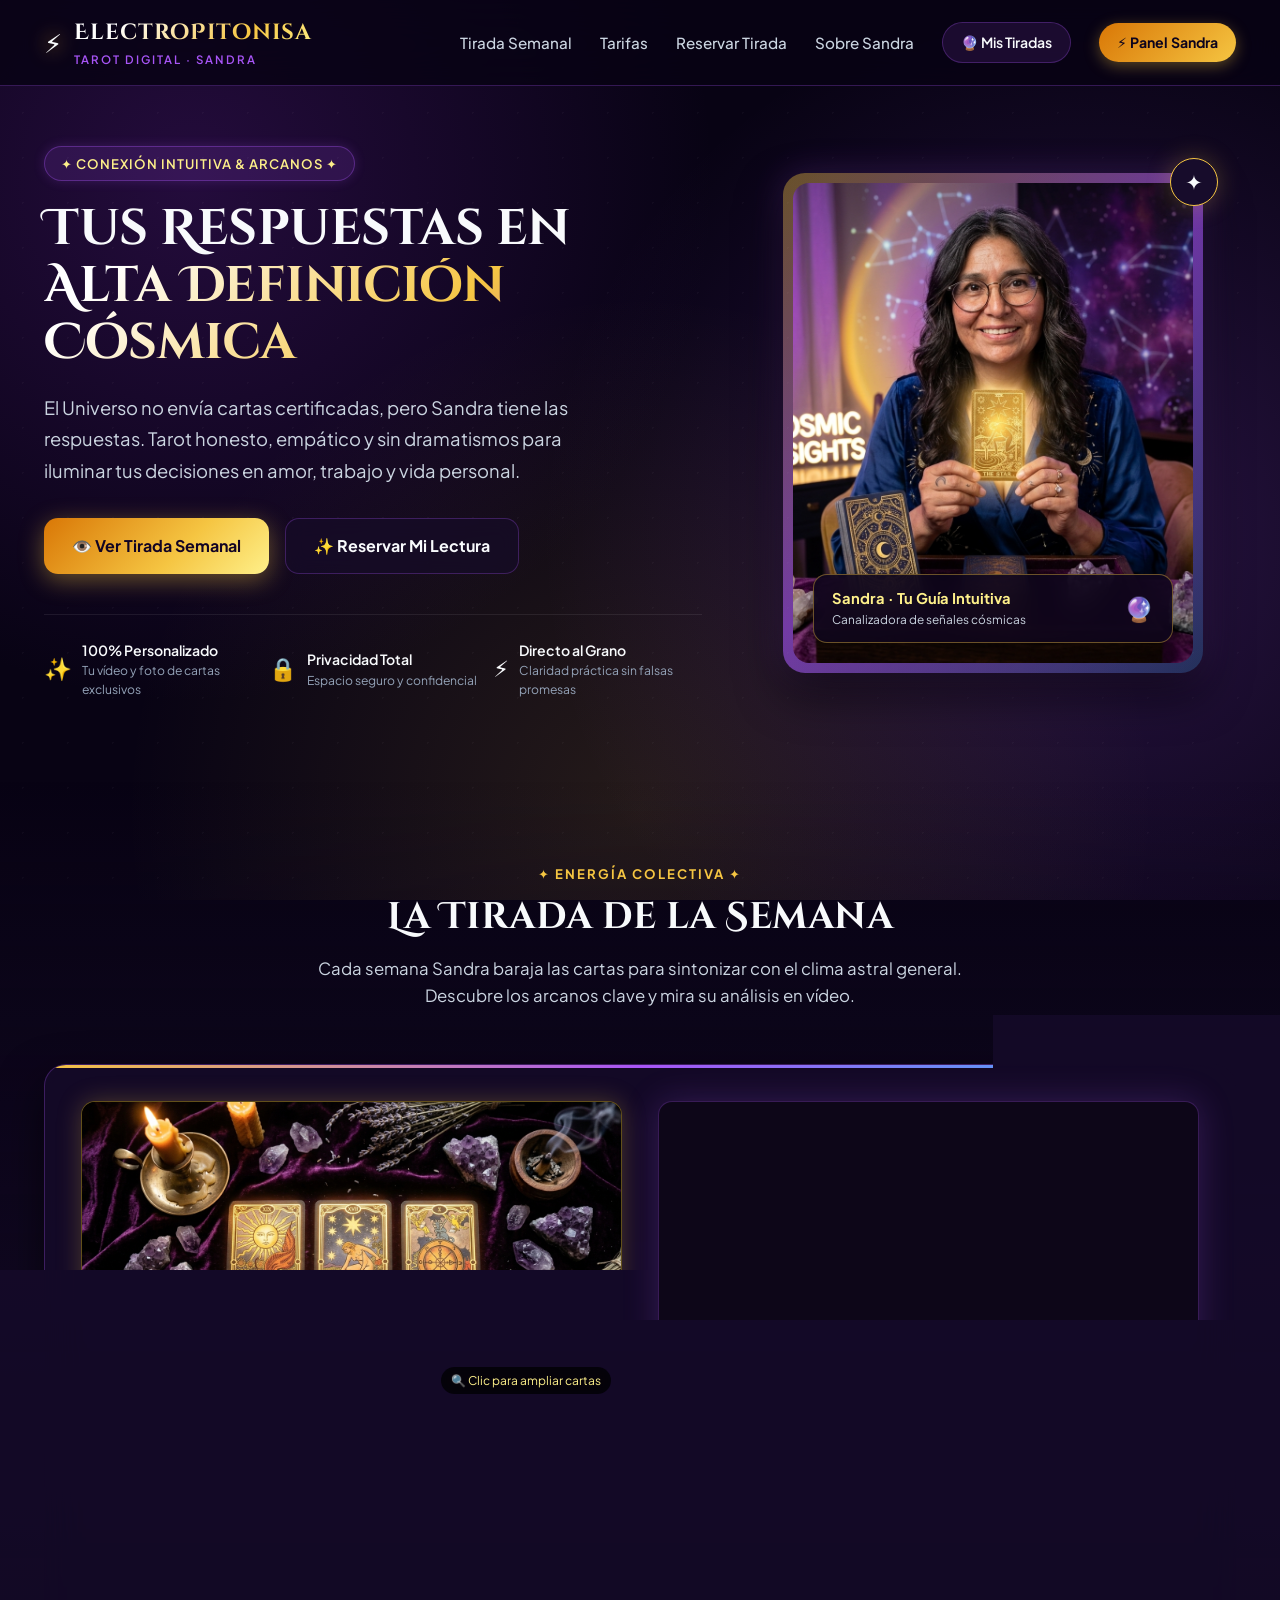
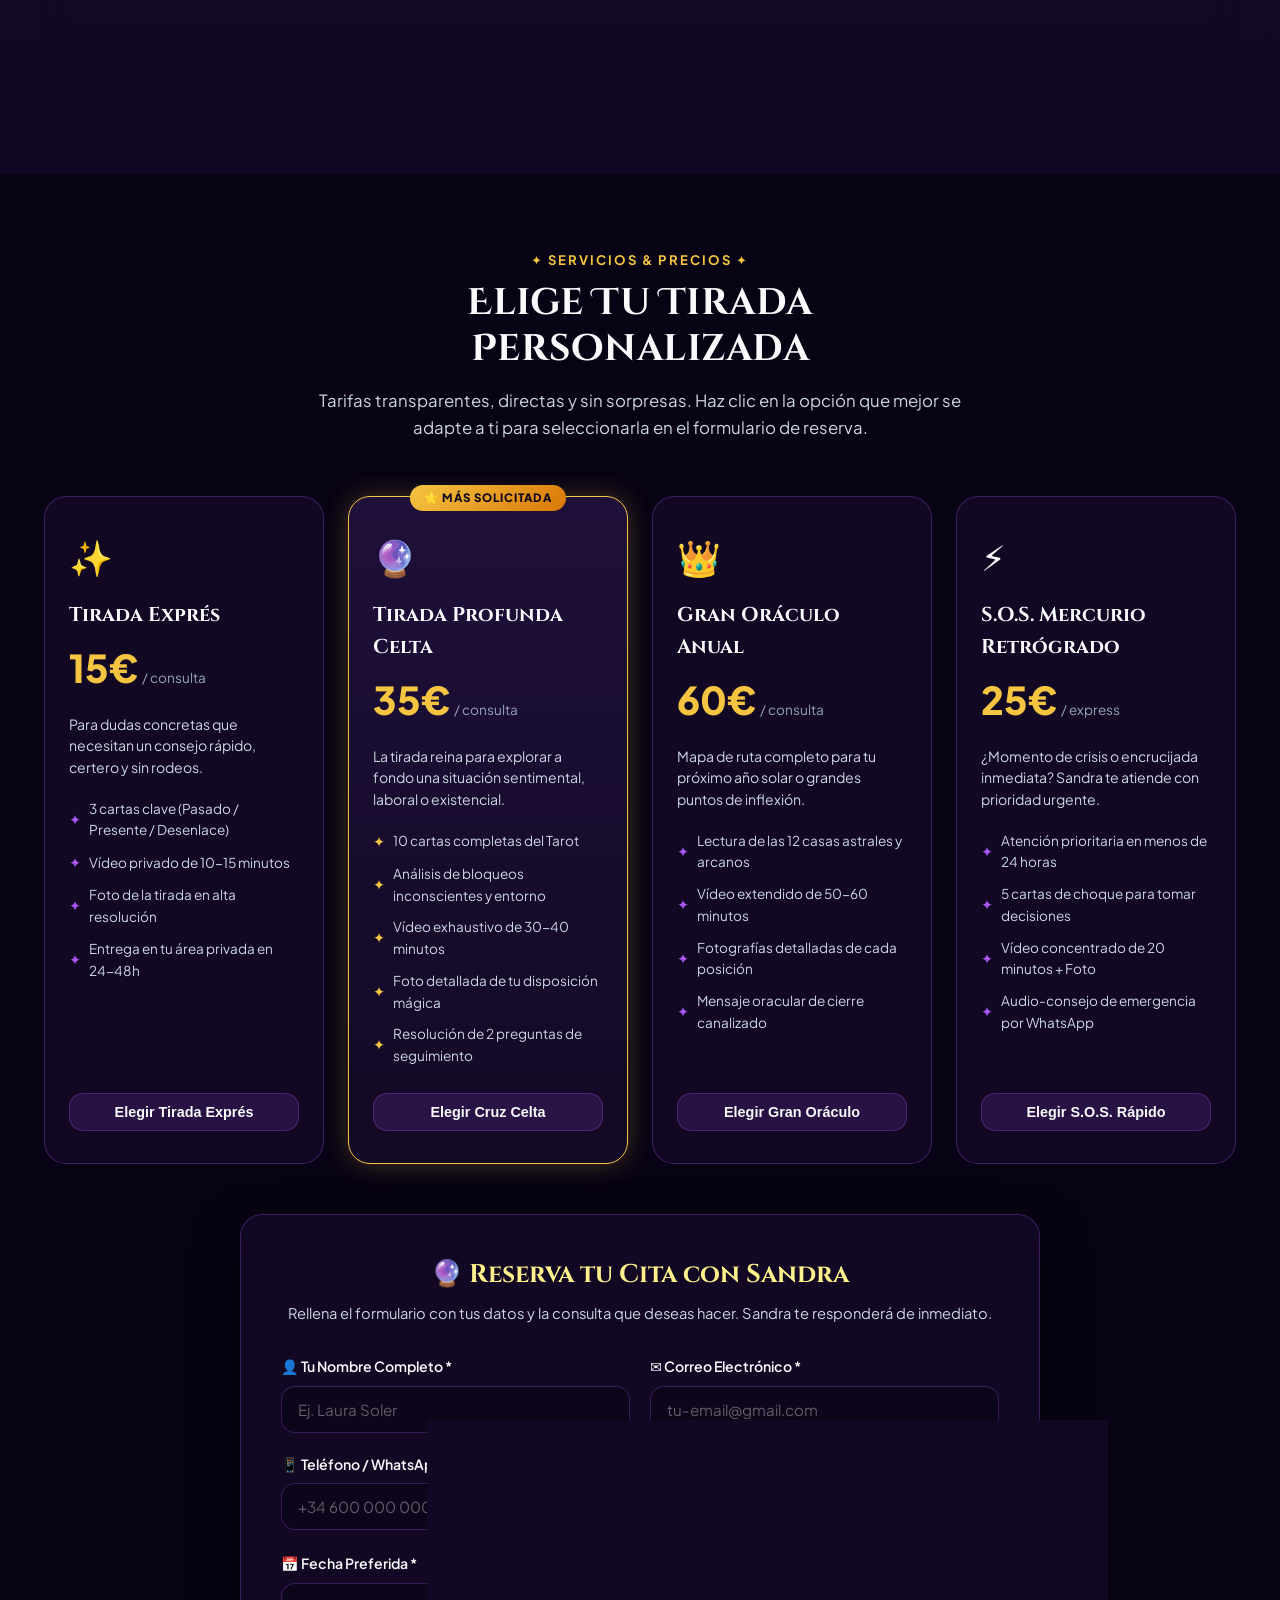
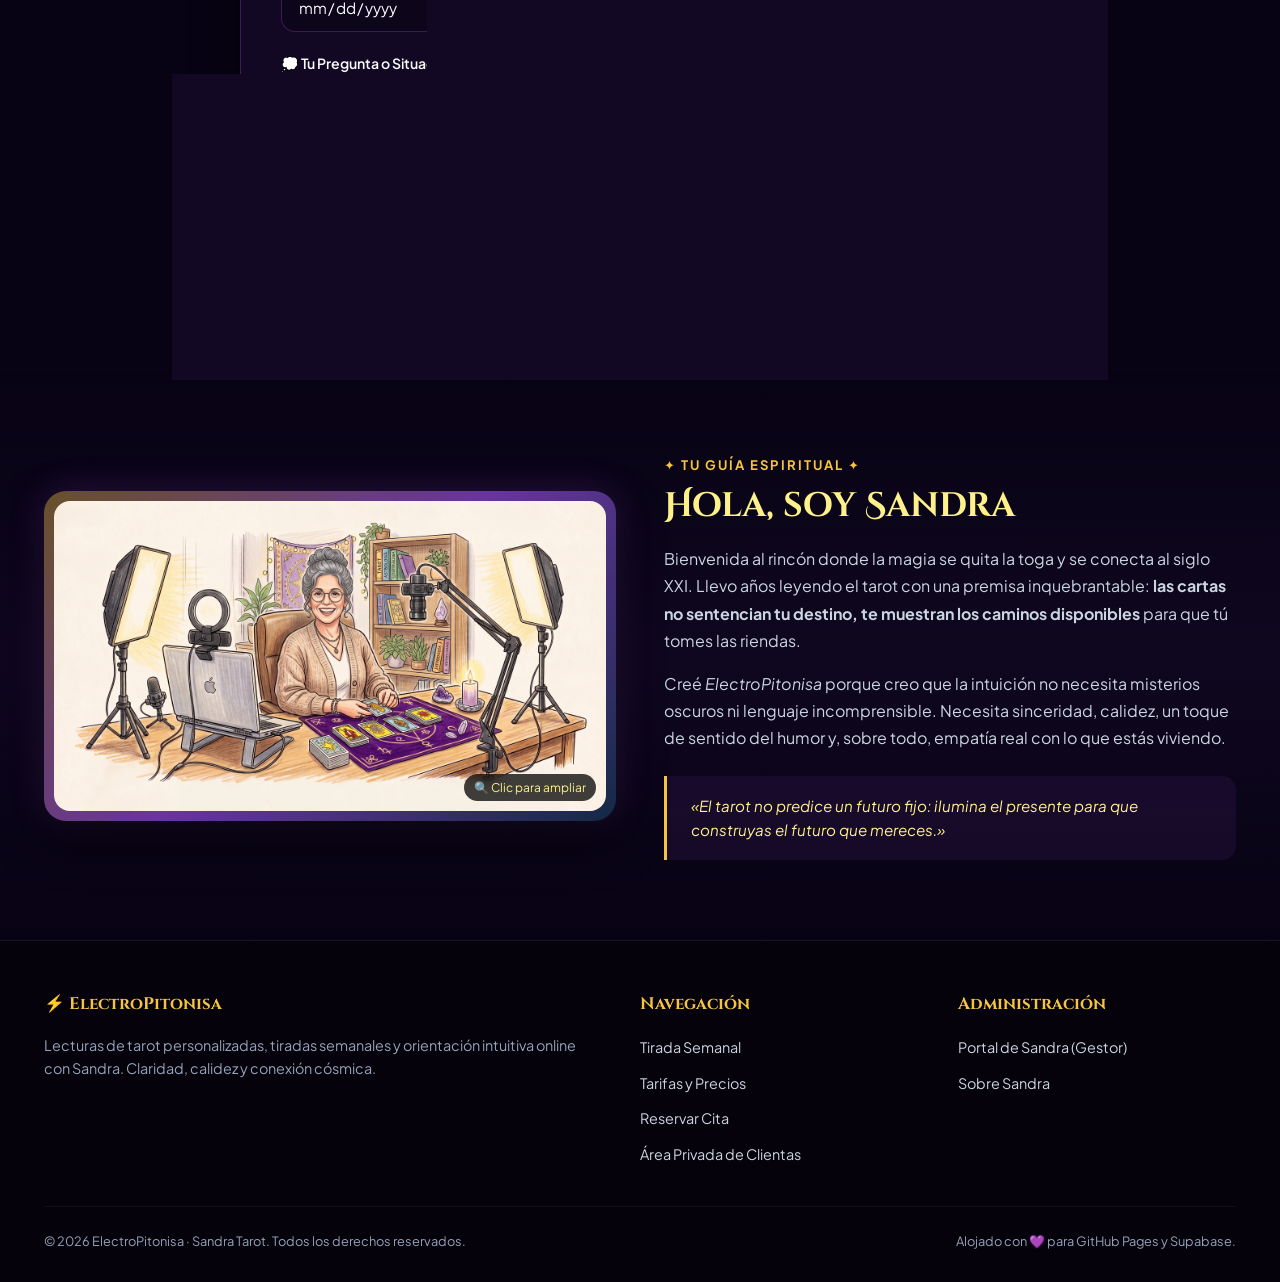
==== commit 4cc62122: "Actualizar seccion Sobre Sandra con ilustracion de estudio" ====
--- a/index.html
+++ b/index.html
@@ -317,16 +317,13 @@
     <div class="container">
       <div class="about-grid">
         
-        <!-- Galería de fotos auténticas de Sandra -->
-        <div class="about-gallery">
-          <div class="gallery-card tall">
-            <img src="img/s1.jpg" alt="Sandra tarotista" class="zoomable-tarot">
-          </div>
-          <div class="gallery-card">
-            <img src="img/s2.jpg" alt="Sandra retrato" class="zoomable-tarot">
-          </div>
-          <div class="gallery-card">
-            <img src="img/s3.jpg" alt="Sandra sonriendo" class="zoomable-tarot">
+        <!-- Ilustración de Sandra en su estudio digital -->
+        <div class="about-single-image-wrap">
+          <div class="mystic-frame">
+            <div class="mystic-image-container">
+              <img src="img/Gemini_Generated.jfif" alt="Sandra grabando en su estudio de tarot digital" class="about-studio-img zoomable-tarot">
+              <span class="photo-zoom-hint">🔍 Clic para ampliar</span>
+            </div>
           </div>
         </div>
 
--- a/css/styles.css
+++ b/css/styles.css
@@ -872,41 +872,31 @@
    ============================================================================== */
 .about-grid {
   display: grid;
-  grid-template-columns: 0.9fr 1.1fr;
+  grid-template-columns: 1fr 1fr;
   gap: 48px;
   align-items: center;
 }
 
-.about-gallery {
-  display: grid;
-  grid-template-columns: 1fr 1fr;
-  gap: 16px;
-}
-
-.gallery-card {
-  border-radius: var(--radius-md);
-  overflow: hidden;
-  border: 1px solid var(--border-mystic);
-  aspect-ratio: 4 / 5;
-  background: #0f0520;
-  box-shadow: var(--shadow-deep);
-}
-
-.gallery-card img {
+.about-single-image-wrap {
   width: 100%;
-  height: 100%;
+}
+
+.about-single-image-wrap .mystic-frame {
+  max-width: 100%;
+}
+
+.about-studio-img {
+  width: 100%;
+  height: auto;
+  aspect-ratio: 16 / 9;
   object-fit: cover;
-  transition: transform 0.4s ease;
-}
-
-.gallery-card:hover img {
-  transform: scale(1.06);
-}
-
-.gallery-card.tall {
-  grid-column: 1 / 2;
-  grid-row: 1 / 3;
-  aspect-ratio: 9 / 16;
+  display: block;
+  transition: transform 0.5s ease;
+  cursor: pointer;
+}
+
+.about-single-image-wrap:hover .about-studio-img {
+  transform: scale(1.02);
 }
 
 .about-text h3 {
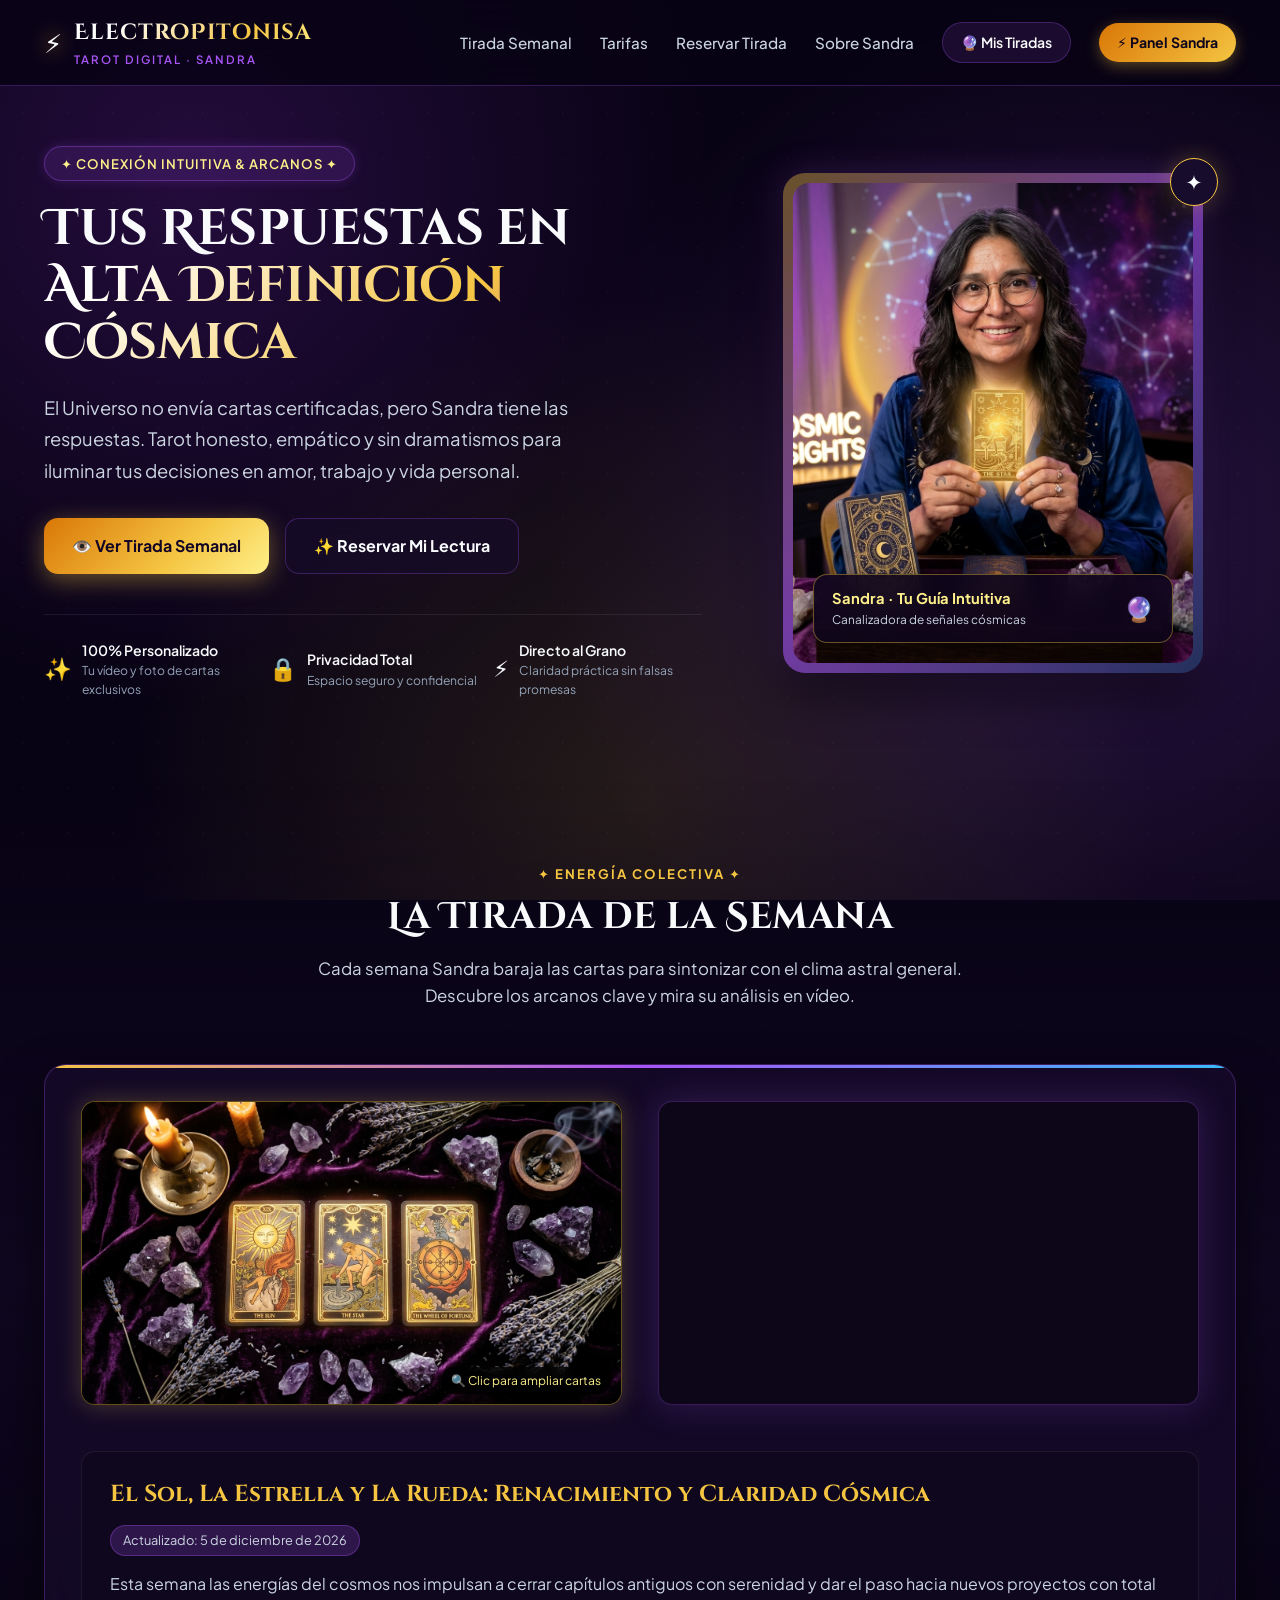
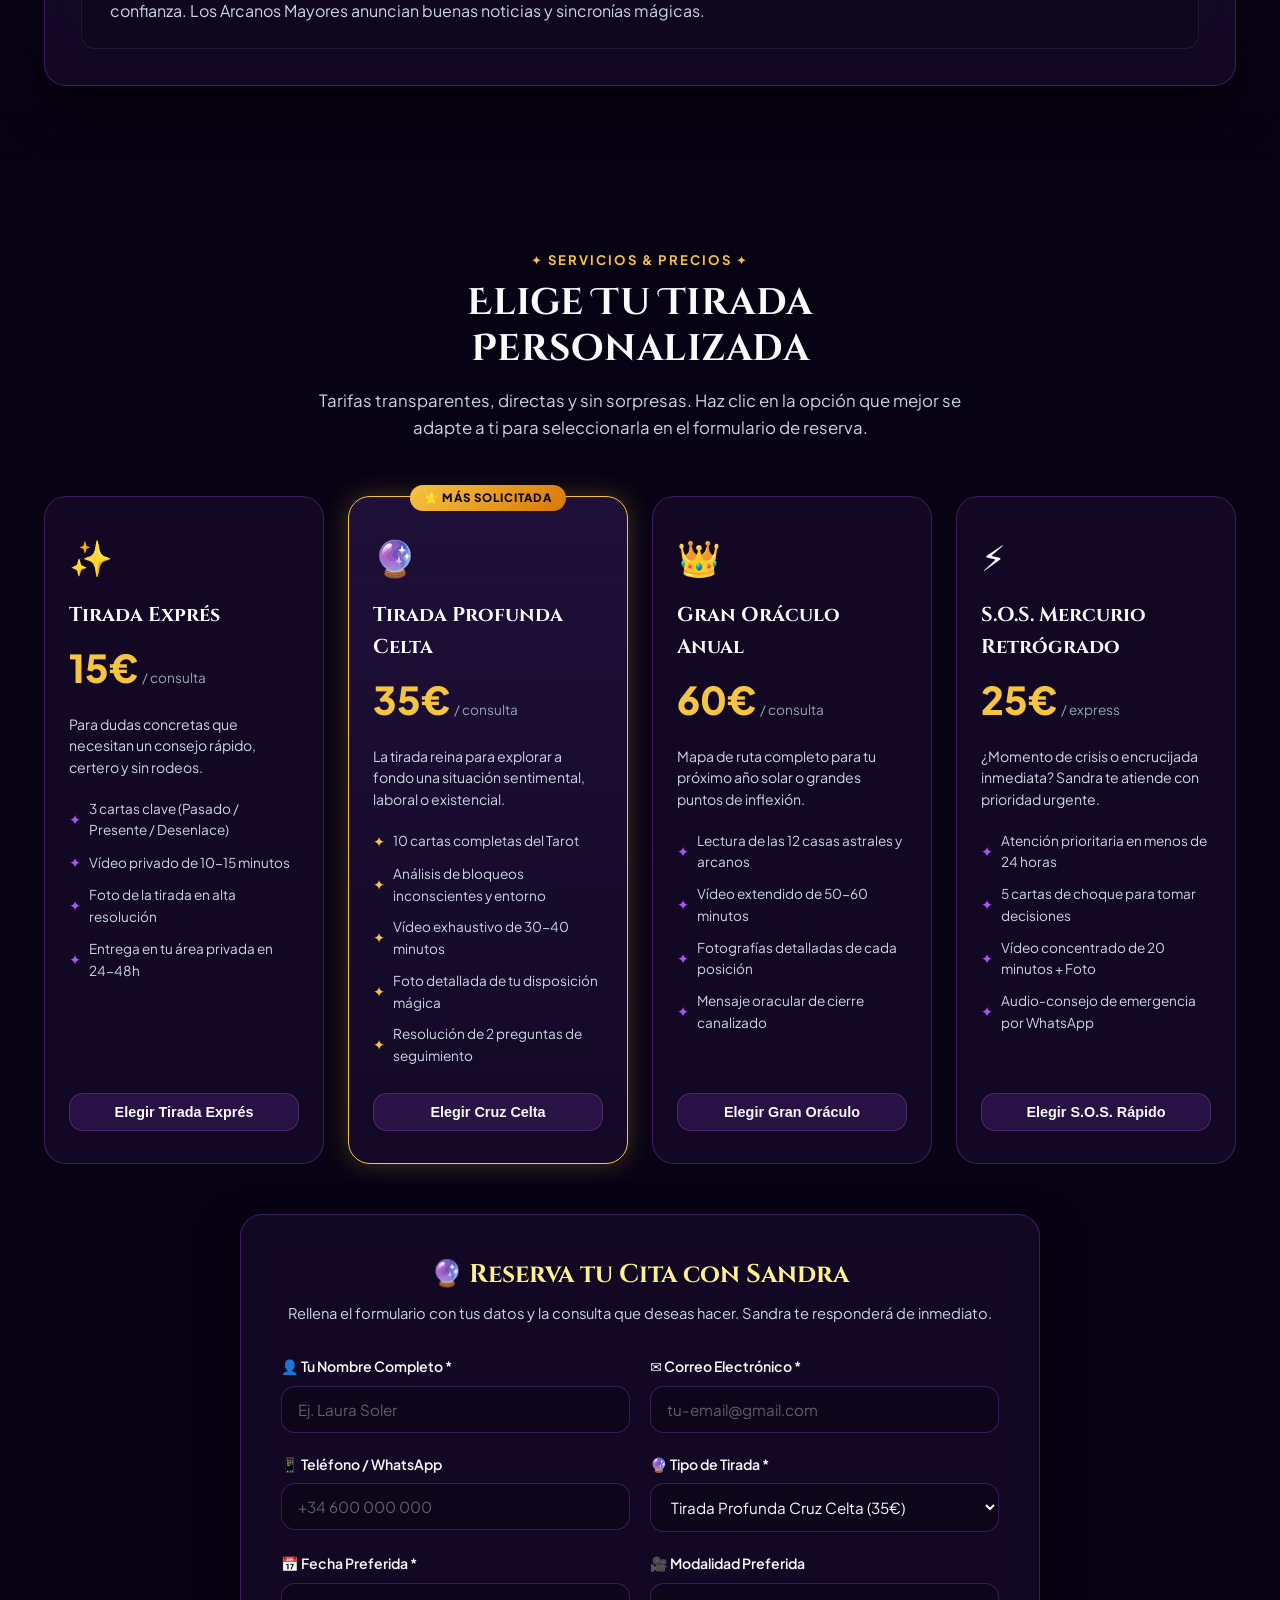
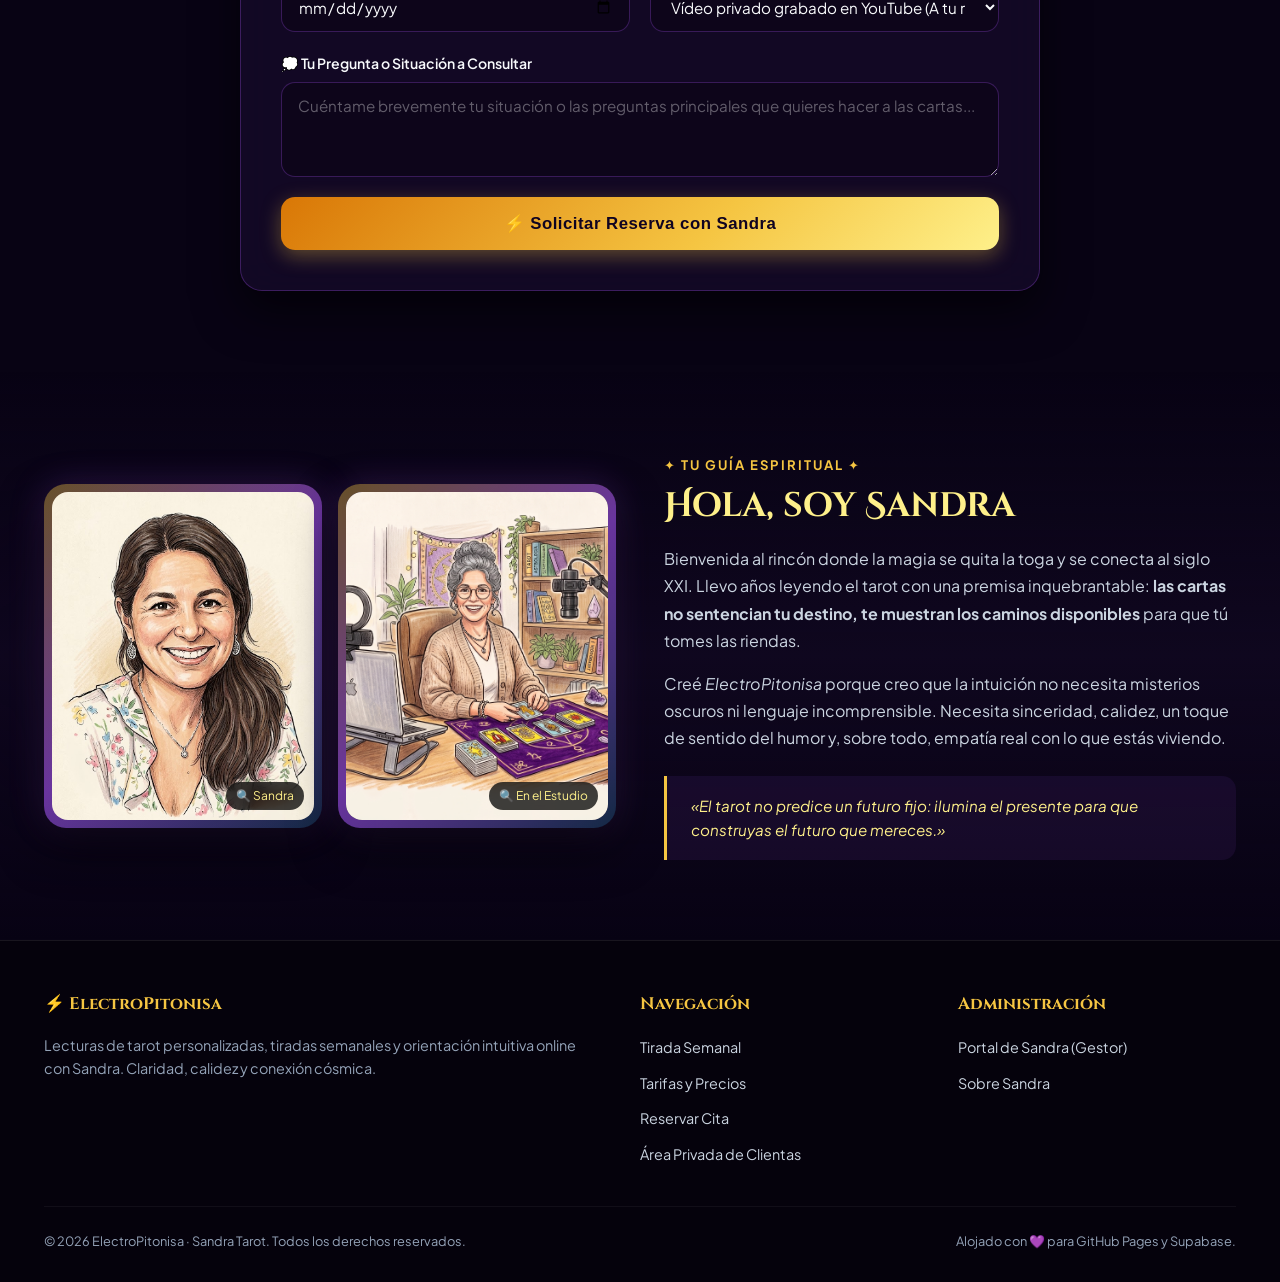
==== commit 87ffcef8: "Anadir ilustracion retrato Sandra.jfif a la seccion Sobre Sandra" ====
--- a/index.html
+++ b/index.html
@@ -317,12 +317,22 @@
     <div class="container">
       <div class="about-grid">
         
-        <!-- Ilustración de Sandra en su estudio digital -->
-        <div class="about-single-image-wrap">
-          <div class="mystic-frame">
-            <div class="mystic-image-container">
-              <img src="img/Gemini_Generated.jfif" alt="Sandra grabando en su estudio de tarot digital" class="about-studio-img zoomable-tarot">
-              <span class="photo-zoom-hint">🔍 Clic para ampliar</span>
+        <!-- Ilustraciones de Sandra: Retrato y Estudio -->
+        <div class="about-duo-gallery">
+          <div class="about-duo-card portrait">
+            <div class="mystic-frame">
+              <div class="mystic-image-container">
+                <img src="img/Sandra.jfif" alt="Sandra · Retrato ilustrado" class="zoomable-tarot">
+                <span class="photo-zoom-hint">🔍 Sandra</span>
+              </div>
+            </div>
+          </div>
+          <div class="about-duo-card studio">
+            <div class="mystic-frame">
+              <div class="mystic-image-container">
+                <img src="img/Gemini_Generated.jfif" alt="Sandra en su estudio de tarot digital" class="zoomable-tarot">
+                <span class="photo-zoom-hint">🔍 En el Estudio</span>
+              </div>
             </div>
           </div>
         </div>
--- a/css/styles.css
+++ b/css/styles.css
@@ -877,26 +877,41 @@
   align-items: center;
 }
 
-.about-single-image-wrap {
+.about-duo-gallery {
+  display: grid;
+  grid-template-columns: 1fr 1fr;
+  gap: 16px;
+  align-items: stretch;
+}
+
+.about-duo-card .mystic-frame {
+  max-width: 100%;
+  height: 100%;
+  padding: 8px;
+  display: flex;
+}
+
+.about-duo-card .mystic-image-container {
   width: 100%;
-}
-
-.about-single-image-wrap .mystic-frame {
-  max-width: 100%;
-}
-
-.about-studio-img {
+  height: 100%;
+}
+
+.about-duo-card img {
   width: 100%;
-  height: auto;
-  aspect-ratio: 16 / 9;
+  height: 100%;
   object-fit: cover;
   display: block;
   transition: transform 0.5s ease;
   cursor: pointer;
-}
-
-.about-single-image-wrap:hover .about-studio-img {
-  transform: scale(1.02);
+  aspect-ratio: 4 / 5;
+}
+
+.about-duo-card.studio img {
+  object-position: center;
+}
+
+.about-duo-card:hover img {
+  transform: scale(1.03);
 }
 
 .about-text h3 {
